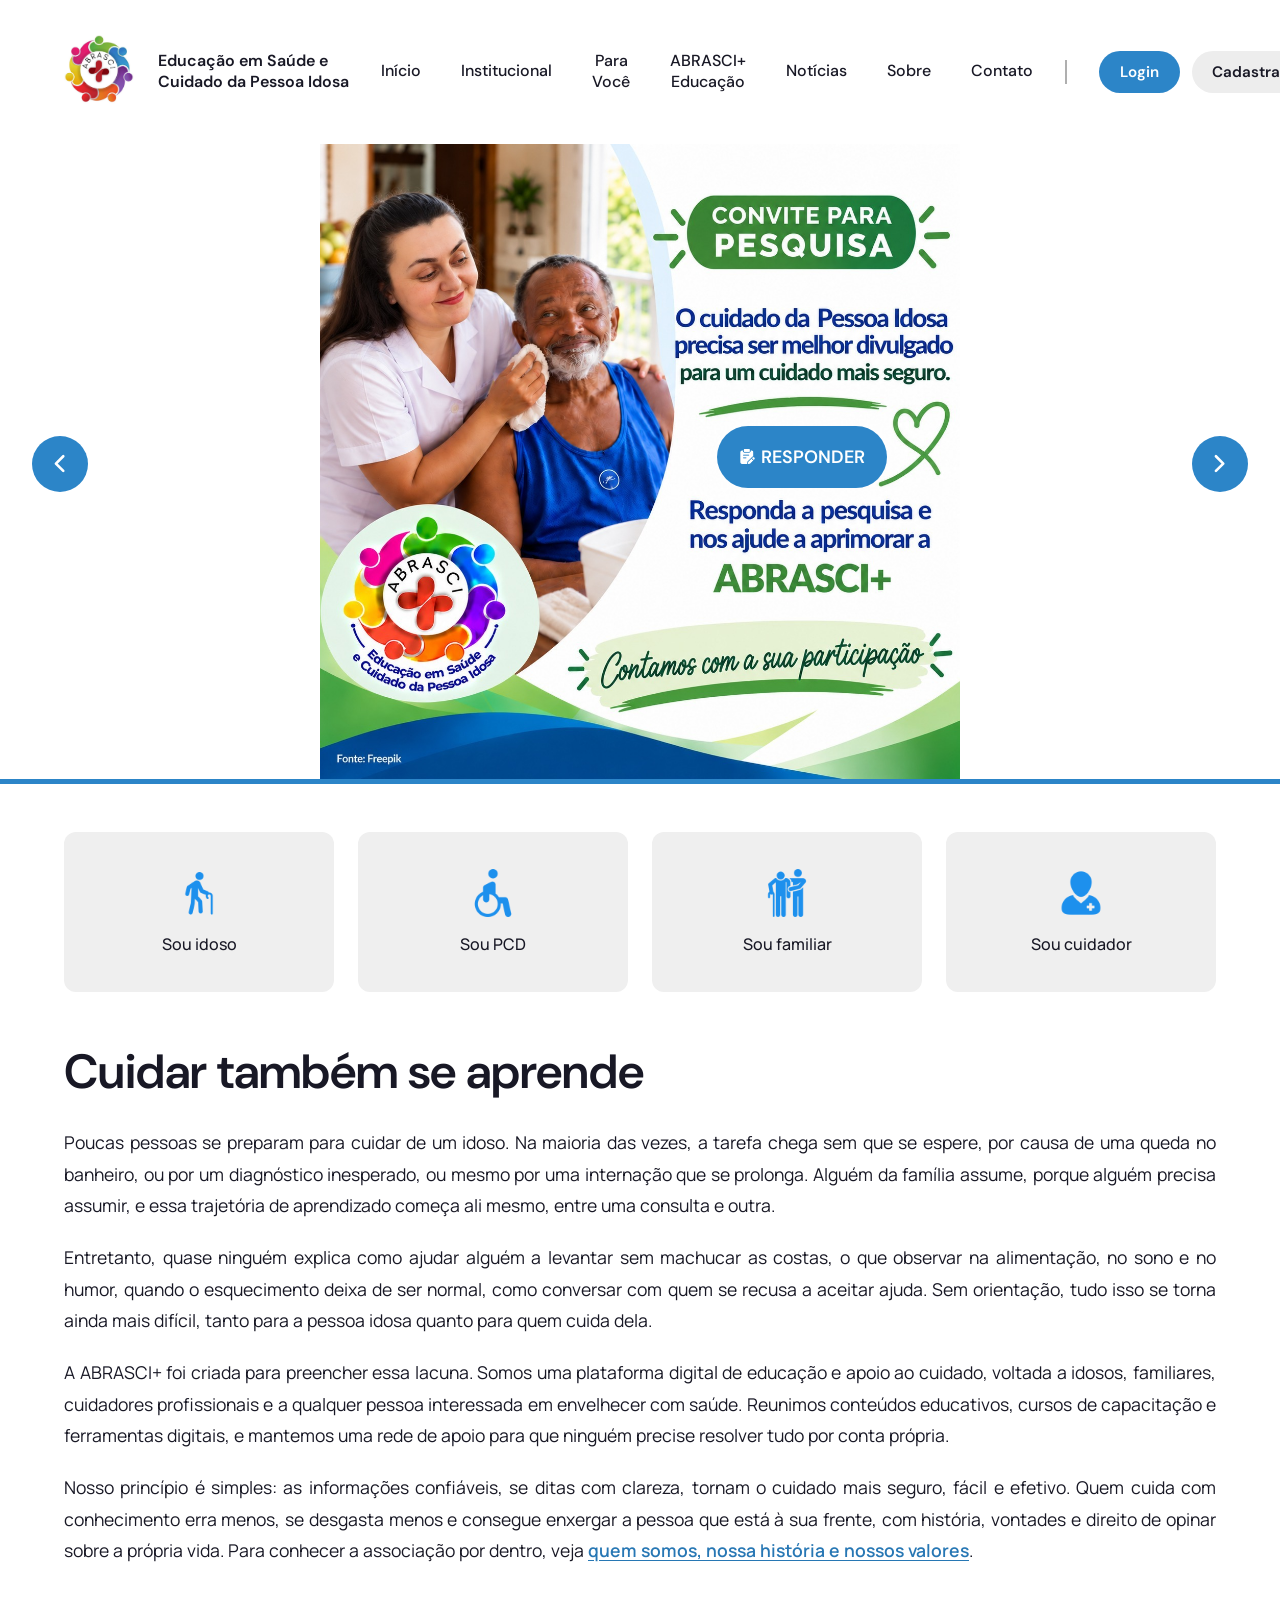
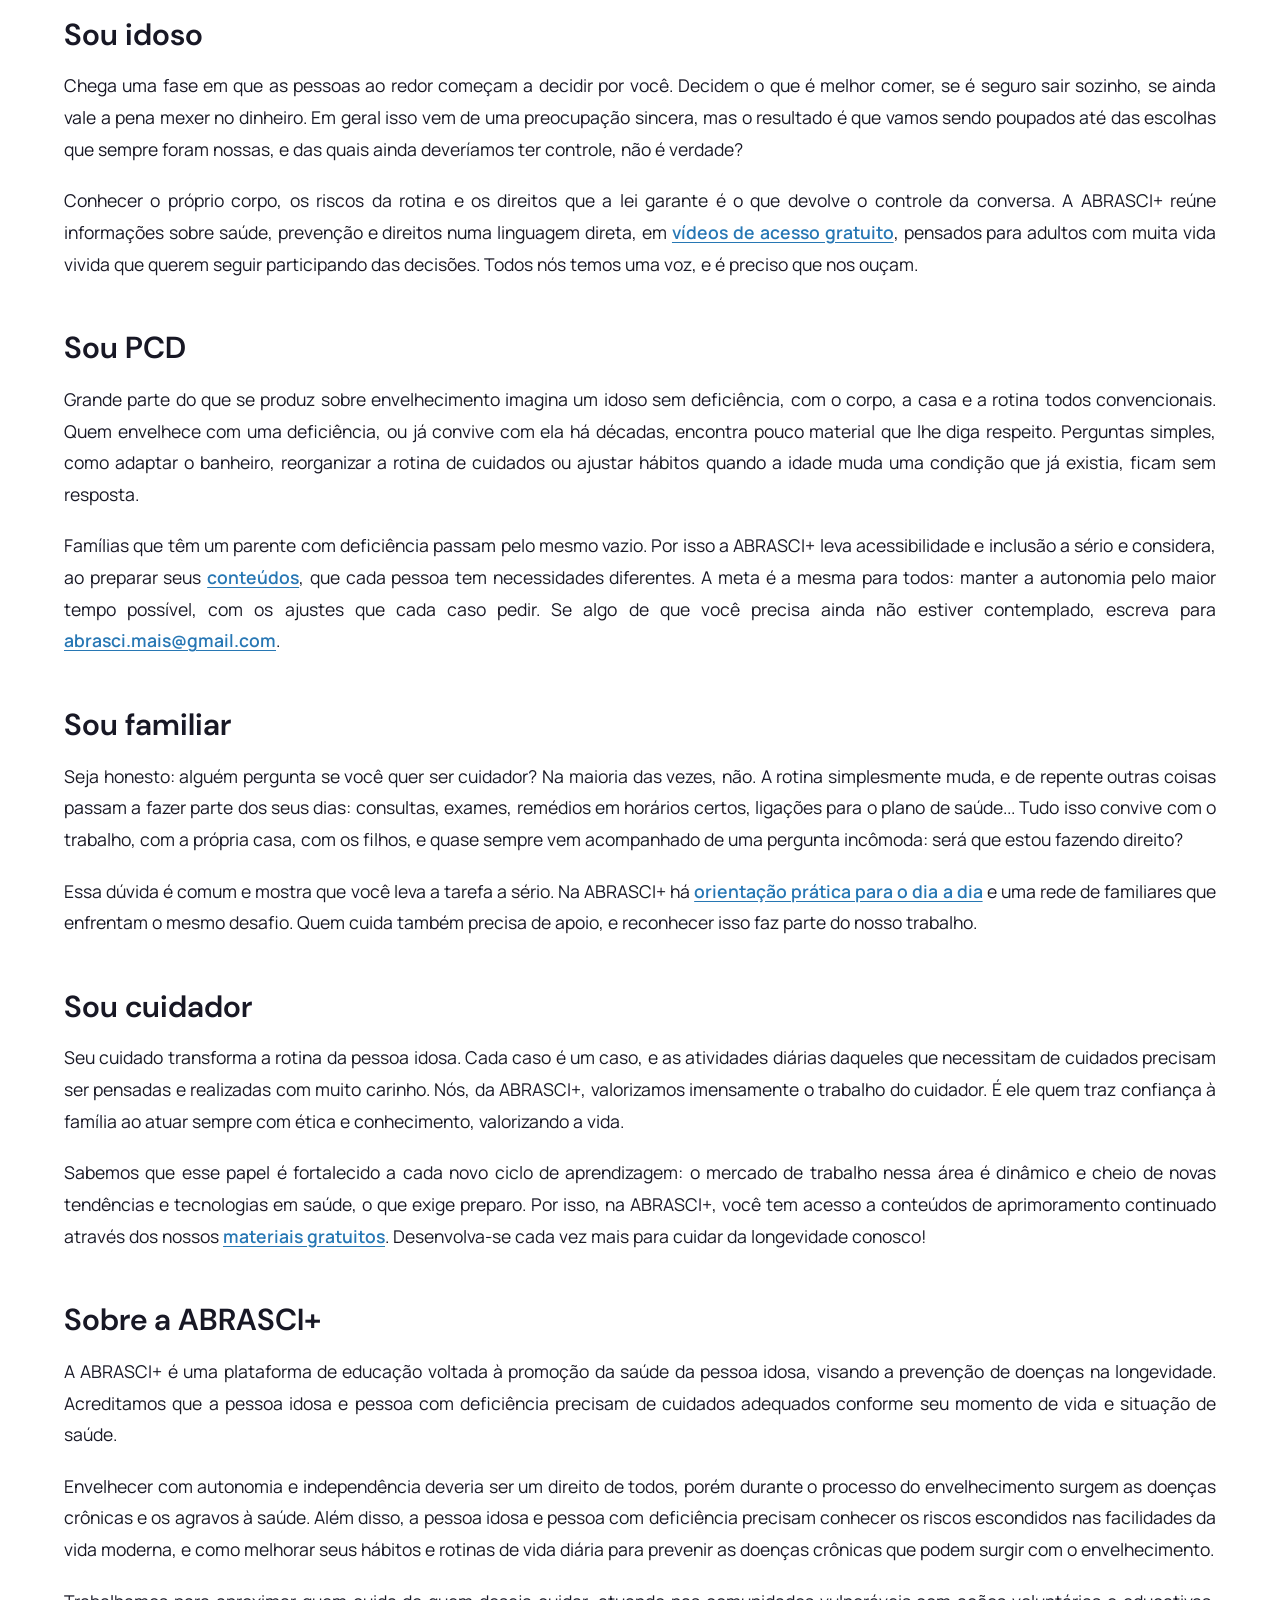
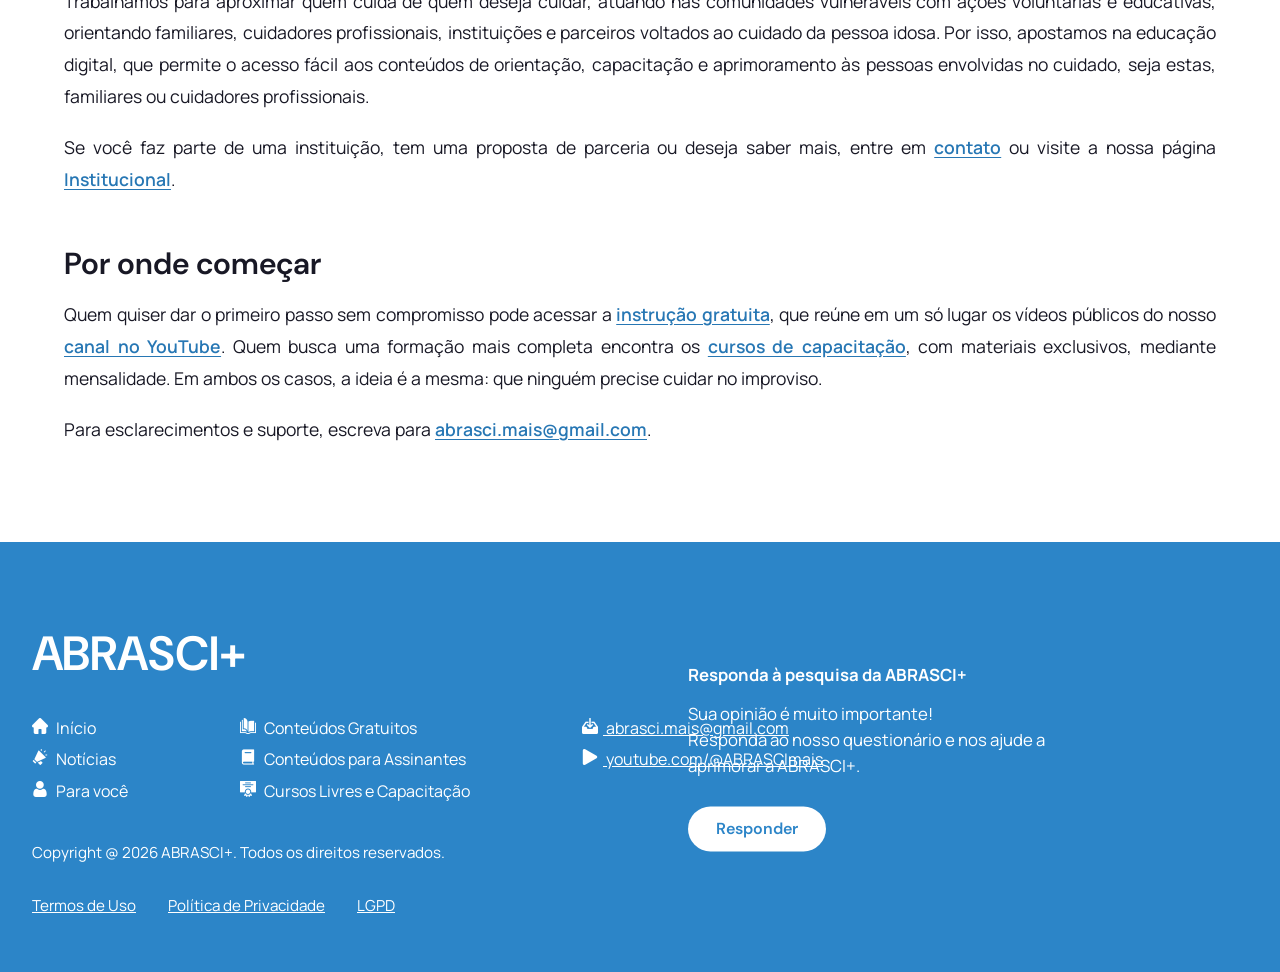
==== index.html @ d5f876e7 "changes to Noticias and landing page" ====
<!DOCTYPE html>
<html lang="pt-BR">
    <head>
        <meta charset="UTF-8" />
        <meta name="viewport" content="width=device-width, initial-scale=1.0" />
        <title>ABRASCI - Educação em Saúde e Cuidado da Pessoa Idosa</title>
        <link rel="stylesheet" href="style.css" />
    </head>
    <body>
        <header class="header">
            <div class="header-left">
                <a href="./index.html">
                    <img src="./assets/logo/minimal.png" alt="Logo ABRASCI" class="logo" />
                </a>
                <h1>Educação em Saúde e<br /> Cuidado da Pessoa Idosa</h1>
            </div>

            <nav class="navbar">
                <ul class="nav-list">
                    <li><a href="./index.html">Início</a></li>
                    <li><a href="./institucional/index.html">Institucional</a></li>
                    <li><a href="./para_voce/index.html">Para Você</a></li>
                    <li class="dropdown">
                        <a class="dropdown-toggle">ABRASCI+ Educação</a>
                        <ul class="dropdown-menu">
                            <li><a href="https://www.youtube.com/@ABRASCImais/shorts" target="_blank">Conteúdos<br />gratuitos</a></li>
                            <li><a href="./convite/pesquisa/index.html">Conteúdos<br />para assinantes</a></li>
                            <li><a href="./convite/pesquisa/index.html">Cursos livres<br />e capacitação</a></li>
                        </ul>
                    </li>
                    <li><a href="./noticias/index.html">Notícias</a></li>
                    <li><a href="#sobre">Sobre</a></li>
                    <li><a href="#contato">Contato</a></li>
                </ul>
            </nav>

            <div class="header-divider"></div>

            <div class="header-actions">
                <a href="./login/index.html" class="header-button login-button">Login</a>
                <a href="./cadastro/index.html" class="header-button register-button">Cadastrar-se</a>
            </div>
        </header>

        <main>
            <section class="carousel">
                <div class="carousel-track">
                    <div class="slide slide--pesquisa active" aria-label="Slide 1 de 5">
                        <div class="pesquisa-slide-frame">
                            <img src="./assets/convite/pesquisa.jpg" alt="Convite para participar da pesquisa da ABRASCI+" />
                            <a href="https://forms.gle/UCveoUyL3pwsi1jN8" target="_blank" rel="noopener noreferrer" class="pesquisa-slide-button">
                                <img src="./assets/convite/form.png" alt="" class="pesquisa-slide-icon" />
                                RESPONDER
                            </a>
                        </div>
                    </div>

                    <div class="slide" aria-label="Slide 2 de 5">
                        <img src="./assets/carousel/idosos.jpg" alt="Casal de pessoas idosas sorridente tirando uma selfie ao ar livre" />
                        <div class="slide-overlay first-slide-overlay">
                            <h2 class="overlay-title">Sua saúde<br />importa!</h2>
                            <a href="#" class="overlay-button overlay-button--accent">Conhecer</a>
                        </div>
                    </div>

                    <div class="slide" aria-label="Slide 3 de 5">
                        <div class="second-slide-image">
                            <img src="./assets/carousel/familia.jpg" alt="Avô abraçando as netas sorridentes" />
                        </div>
                        <div class="slide-overlay second-slide-overlay">
                            <h2 class="overlay-title overlay-title">Um cuidado<br />que faz<br />a diferença</h2>
                            <a href="#" class="overlay-button overlay-button--accent">Saiba mais</a>
                        </div>
                    </div>

                    <div class="slide" aria-label="Slide 4 de 5">
                        <img src="./assets/carousel/cuidadora.jpg" alt="Cuidadora sorridente apoiando a mão no ombro de uma senhora idosa" />
                        <div class="slide-overlay third-slide-overlay">
                            <h2 class="overlay-title overlay-title--accent">Um cuidado<br />que faz<br />a diferença</h2>
                            <a href="#" class="overlay-button overlay-button--accent">Saiba mais</a>
                        </div>
                    </div>

                    <div class="slide" aria-label="Slide 5 de 5">
                        <img src="./assets/carousel/pcd.jpg" alt="Idoso em cadeira de rodas usando o celular, sentado à mesa com notebook" />
                        <div class="slide-overlay fourth-slide-overlay">
                            <h2 class="overlay-title">Sua saúde<br />importa!</h2>
                            <a href="#" class="overlay-button">Conhecer</a>
                        </div>
                    </div>
                </div>

                <button type="button" class="carousel-button previous" aria-label="Imagem anterior">
                    <svg class="chevron-svg" viewBox="0 0 24 24" aria-hidden="true" focusable="false"><path d="M15.5 5 8.5 12l7 7" /></svg>
                </button>
                <button type="button" class="carousel-button next" aria-label="Próxima imagem">
                    <svg class="chevron-svg" viewBox="0 0 24 24" aria-hidden="true" focusable="false"><path d="m8.5 5 7 7-7 7" /></svg>
                </button>

                <div class="progress-container">
                    <div class="progress-bar"></div>
                </div>
                <a href="https://freepik.com" target="_blank" rel="noopener noreferrer" class="carousel-credit"> Fonte: freepik.com </a>
            </section>

            <section class="SOU_cards">
                <a href="#sou-idoso" class="SOU_card">
                    <img src="./assets/cards/idoso.png" alt="" class="card_icon" />
                    <p class="card_text">Sou idoso</p>
                </a>

                <a href="#sou-pcd" class="SOU_card">
                    <img src="./assets/cards/pcd.png" alt="" class="card_icon" />
                    <p class="card_text">Sou PCD</p>
                </a>

                <a href="#sou-familiar" class="SOU_card">
                    <img src="./assets/cards/familiar.png" alt="" class="card_icon" />
                    <p class="card_text">Sou familiar</p>
                </a>

                <a href="#sou-cuidador" class="SOU_card">
                    <img src="./assets/cards/cuidador.png" alt="" class="card_icon" />
                    <p class="card_text">Sou cuidador</p>
                </a>
            </section>

            <section class="content">
                <h2>Cuidar também se aprende</h2>
                <p>Poucas pessoas se preparam para cuidar de um idoso. Na maioria das vezes, a tarefa chega sem que se espere, por causa de uma queda no banheiro, ou por um diagnóstico inesperado, ou mesmo por uma internação que se prolonga. Alguém da família assume, porque alguém precisa assumir, e essa trajetória de aprendizado começa ali mesmo, entre uma consulta e outra.</p>
                <p>Entretanto, quase ninguém explica como ajudar alguém a levantar sem machucar as costas, o que observar na alimentação, no sono e no humor, quando o esquecimento deixa de ser normal, como conversar com quem se recusa a aceitar ajuda. Sem orientação, tudo isso se torna ainda mais difícil, tanto para a pessoa idosa quanto para quem cuida dela.</p>
                <p>A ABRASCI+ foi criada para preencher essa lacuna. Somos uma plataforma digital de educação e apoio ao cuidado, voltada a idosos, familiares, cuidadores profissionais e a qualquer pessoa interessada em envelhecer com saúde. Reunimos conteúdos educativos, cursos de capacitação e ferramentas digitais, e mantemos uma rede de apoio para que ninguém precise resolver tudo por conta própria.</p>
                <p>Nosso princípio é simples: as informações confiáveis, se ditas com clareza, tornam o cuidado mais seguro, fácil e efetivo. Quem cuida com conhecimento erra menos, se desgasta menos e consegue enxergar a pessoa que está à sua frente, com história, vontades e direito de opinar sobre a própria vida. Para conhecer a associação por dentro, veja <a href="institucional/index.html">quem somos, nossa história e nossos valores</a>.</p>

                <section id="sou-idoso">
                    <h3>Sou idoso</h3>
                    <p>Chega uma fase em que as pessoas ao redor começam a decidir por você. Decidem o que é melhor comer, se é seguro sair sozinho, se ainda vale a pena mexer no dinheiro. Em geral isso vem de uma preocupação sincera, mas o resultado é que vamos sendo poupados até das escolhas que sempre foram nossas, e das quais ainda deveríamos ter controle, não é verdade?</p>
                    <p>Conhecer o próprio corpo, os riscos da rotina e os direitos que a lei garante é o que devolve o controle da conversa. A ABRASCI+ reúne informações sobre saúde, prevenção e direitos numa linguagem direta, em <a href="ABRA_gratuito/index.html">vídeos de acesso gratuito</a>, pensados para adultos com muita vida vivida que querem seguir participando das decisões. Todos nós temos uma voz, e é preciso que nos ouçam.</p>
                </section>

                <section id="sou-pcd">
                    <h3>Sou PCD</h3>
                    <p>Grande parte do que se produz sobre envelhecimento imagina um idoso sem deficiência, com o corpo, a casa e a rotina todos convencionais. Quem envelhece com uma deficiência, ou já convive com ela há décadas, encontra pouco material que lhe diga respeito. Perguntas simples, como adaptar o banheiro, reorganizar a rotina de cuidados ou ajustar hábitos quando a idade muda uma condição que já existia, ficam sem resposta.</p>
                    <p>Famílias que têm um parente com deficiência passam pelo mesmo vazio. Por isso a ABRASCI+ leva acessibilidade e inclusão a sério e considera, ao preparar seus <a href="https://www.youtube.com/@ABRASCImais" target="_blank">conteúdos</a>, que cada pessoa tem necessidades diferentes. A meta é a mesma para todos: manter a autonomia pelo maior tempo possível, com os ajustes que cada caso pedir. Se algo de que você precisa ainda não estiver contemplado, escreva para <a href="mailto:abrasci.mais@gmail.com">abrasci.mais@gmail.com</a>.</p>
                </section>

                <section id="sou-familiar">
                    <h3>Sou familiar</h3>
                    <p>Seja honesto: alguém pergunta se você quer ser cuidador? Na maioria das vezes, não. A rotina simplesmente muda, e de repente outras coisas passam a fazer parte dos seus dias: consultas, exames, remédios em horários certos, ligações para o plano de saúde... Tudo isso convive com o trabalho, com a própria casa, com os filhos, e quase sempre vem acompanhado de uma pergunta incômoda: será que estou fazendo direito?</p>
                    <p>Essa dúvida é comum e mostra que você leva a tarefa a sério. Na ABRASCI+ há <a href="https://www.youtube.com/@ABRASCImais" target="_blank">orientação prática para o dia a dia</a> e uma rede de familiares que enfrentam o mesmo desafio. Quem cuida também precisa de apoio, e reconhecer isso faz parte do nosso trabalho.</p>
                </section>

                <section id="sou-cuidador">
                    <h3>Sou cuidador</h3>
                    <p>Seu cuidado transforma a rotina da pessoa idosa. Cada caso é um caso, e as atividades diárias daqueles que necessitam de cuidados precisam ser pensadas e realizadas com muito carinho. Nós, da ABRASCI+, valorizamos imensamente o trabalho do cuidador. É ele quem traz confiança à família ao atuar sempre com ética e conhecimento, valorizando a vida.</p>
                    <p>Sabemos que esse papel é fortalecido a cada novo ciclo de aprendizagem: o mercado de trabalho nessa área é dinâmico e cheio de novas tendências e tecnologias em saúde, o que exige preparo. Por isso, na ABRASCI+, você tem acesso a conteúdos de aprimoramento continuado através dos nossos <a href="https://www.youtube.com/@ABRASCImais" target="_blank">materiais gratuitos</a>. Desenvolva-se cada vez mais para cuidar da longevidade conosco!</p>
                </section>

                <section id="sobre">
                    <h3>Sobre a ABRASCI+</h3>
                    <p>A ABRASCI+ é uma plataforma de educação voltada à promoção da saúde da pessoa idosa, visando a prevenção de doenças na longevidade. Acreditamos que a pessoa idosa e pessoa com deficiência precisam de cuidados adequados conforme seu momento de vida e situação de saúde.</p>
                    <p>Envelhecer com autonomia e independência deveria ser um direito de todos, porém durante o processo do envelhecimento surgem as doenças crônicas e os agravos à saúde. Além disso, a pessoa idosa e pessoa com deficiência precisam conhecer os riscos escondidos nas facilidades da vida moderna, e como melhorar seus hábitos e rotinas de vida diária para prevenir as doenças crônicas que podem surgir com o envelhecimento.</p>
                    <p>Trabalhamos para aproximar quem cuida de quem deseja cuidar, atuando nas comunidades vulneráveis com ações voluntárias e educativas, orientando familiares, cuidadores profissionais, instituições e parceiros voltados ao cuidado da pessoa idosa. Por isso, apostamos na educação digital, que permite o acesso fácil aos conteúdos de orientação, capacitação e aprimoramento às pessoas envolvidas no cuidado, seja estas, familiares ou cuidadores profissionais.</p>
                    <p>Se você faz parte de uma instituição, tem uma proposta de parceria ou deseja saber mais, entre em <a href="#contato">contato</a> ou visite a nossa página <a href="institucional/index.html">Institucional</a>.</p>
                </section>

                <section>
                    <h3>Por onde começar</h3>
                    <p>Quem quiser dar o primeiro passo sem compromisso pode acessar a <a href="ABRA_gratuito/index.html">instrução gratuita</a>, que reúne em um só lugar os vídeos públicos do nosso <a href="https://youtube.com/@ABRASCImais" target="_blank" rel="noopener noreferrer">canal no YouTube</a>. Quem busca uma formação mais completa encontra os <a href="ABRA_pago/index.html">cursos de capacitação</a>, com materiais exclusivos, mediante mensalidade. Em ambos os casos, a ideia é a mesma: que ninguém precise cuidar no improviso.</p>
                    <p>Para esclarecimentos e suporte, escreva para <a href="mailto:abrasci.mais@gmail.com">abrasci.mais@gmail.com</a>.</p>
                </section>
            </section>
        </main>

        <footer id="contato">
            <div class="footer">

                <h2>ABRASCI+</h2>

                <div class="footer-forum">
                    <p class="footer-forum-question">Responda à pesquisa da ABRASCI+</p>
                    <p>
                        Sua opinião é muito importante!
                        <br/>
                        Responda ao nosso questionário e nos ajude a aprimorar a ABRASCI+.
                    </p>
                    <div class="footer-forum-actions">
                        <a href="https://forms.gle/UCveoUyL3pwsi1jN8" target="_blank">
                            <div class="footer-forum-button">
                                Responder
                            </div>
                        </a>
                        <p class="footer-forum-note">OBS: Ainda não disponível</p>
                    </div>
                </div>

                <div class="footer-columns">
                    <ul class="footer-list">
                        <li>
                            <img src="./assets/footer/home.png" alt="" class="list-icon">
                            <a href="./index.html">Início</a>
                        </li>
                        <li>
                            <img src="./assets/footer/megaphone.png" alt="" class="list-icon">
                            <a href="./noticias/index.html">Notícias</a>
                        </li>
                        <li>
                            <img src="./assets/footer/profile.png" alt="" class="list-icon">
                            <a href="./para_voce/index.html">Para você</a>
                        </li>
                    </ul>

                    <ul class="footer-list">
                        <li>
                            <img src="./assets/footer/open-book.png" alt="" class="list-icon">
                            <a href="https://www.youtube.com/@ABRASCImais/shorts" target="_blank">Conteúdos Gratuitos</a>
                        </li>
                        <li>
                            <img src="./assets/footer/closed-book.png" alt="" class="list-icon">
                            <a href="./convite/pesquisa/index.html">Conteúdos para Assinantes</a>
                        </li>
                        <li>
                            <img src="./assets/footer/certificate.png" alt="" class="list-icon">
                            <a href="./convite/pesquisa/index.html">Cursos Livres e Capacitação</a>
                        </li>
                    </ul>

                    <ul class="footer-media-list">
                        <li>
                            <img src="./assets/footer/inbox.png" alt="" class="list-icon">
                            <a href="mailto:abrasci.mais@gmail.com">abrasci.mais@gmail.com</a>
                        </li>
                        <li>
                            <img src="./assets/footer/youtube.png" alt="" class="list-icon">
                            <a href="https://youtube.com/@ABRASCImais">youtube.com/@ABRASCImais</a>
                        </li>
                    </ul>
                </div>

                <p class="footer-copy">Copyright @ 2026 ABRASCI+. Todos os direitos reservados.</p>

                <ul class="footer-bottom">
                    <li><a href="#">Termos de Uso</a></li>
                    <li><a href="#">Política de Privacidade</a></li>
                    <li><a href="#">LGPD</a></li>
                </ul>
            </div>
        </footer>

        <script>
            const slides = document.querySelectorAll(".slide");
            const nextButton = document.querySelector(".next");
            const previousButton = document.querySelector(".previous");
            const progressBar = document.querySelector(".progress-bar");

            let currentSlide = 0;
            let slideTimer;
            const SLIDE_TIME = 10000;

            function showSlide(index) {
                slides.forEach((slide) => slide.classList.remove("active"));
                currentSlide = (index + slides.length) % slides.length;
                slides[currentSlide].classList.add("active");
                restartProgressBar();
                restartTimer();
            }

            function restartProgressBar() {
                progressBar.style.animation = "none";
                progressBar.offsetHeight;
                progressBar.style.animation = "progressBar 10s linear forwards";
            }

            function restartTimer() {
                clearTimeout(slideTimer);
                slideTimer = setTimeout(() => {
                    showSlide(currentSlide + 1);
                }, SLIDE_TIME);
            }

            nextButton.addEventListener("click", () => showSlide(currentSlide + 1));
            previousButton.addEventListener("click", () => showSlide(currentSlide - 1));

            showSlide(0);
        </script>
    </body>
</html>
---- style.css ----
@import url('https://fonts.googleapis.com/css2?family=DM+Sans:wght@200;300;400;500;600;700&family=Manrope:wght@400;500;600;700&display=swap');

* {
    margin: 0;
    padding: 0;
    box-sizing: border-box;
    text-decoration: none;
}

:root {
    --background: #ffffff;
    --background-high: #efefef;
    --background-extra: #afafaf;
    --foreground: #181825;
    --accent: #2c85c8;
    --accent-extra: #2777b4;
    --accent3: #ededed;
}

html {
    scroll-behavior: smooth;
}

body {
    background-color: var(--background);
    color: var(--foreground);
}

a {
    color: inherit;
}

/* header */
.header {
    width: 100%;
    min-height: 9rem;
    padding: 1.5rem 5%;
    display: flex;
    align-items: center;
    gap: 1rem;
    font-family: "DM Sans", sans-serif;
    background-color: var(--background);
}

.header-left {
    flex: 0 0 auto;
    display: flex;
    align-items: center;
    gap: 1.5rem;
}

.logo {
    width: clamp(20px, 9vw, 70px);
    height: auto;
    object-fit: contain;
    transition: transform 0.2s ease;
}

.logo:hover {
    transform: scale(1.3);
}

.header h1 {
    font-size: clamp(1rem, 1vw, 1.5rem);
    font-weight: 600;
    line-height: 1.3;
}

h2 {
    margin-top: 2rem;
}

.header-actions {
    display: flex;
    align-items: center;
    flex-shrink: 0;
    gap: 0.75rem;
}

.header-button {
    display: inline-block;
    padding: 0.7rem 1.3rem;
    border-radius: 999px;
    color: var(--background);
    font-size: 0.95rem;
    font-weight: 600;
    transition: transform 0.2s ease, filter 0.2s ease;
}

.header-button:hover {
    transform: scale(1.06);
    filter: brightness(1.12);
}

.login-button {
    background-color: var(--accent);
    margin: 0 0 0 1rem;
}

.register-button {
    background-color: var(--accent3);
    color: var(--foreground);
}

/* barra de navegação */
.navbar {
    flex: 0 1 auto;
    display: flex;
    justify-content: flex-end;
    background: transparent;
    padding: 0;
    margin-left: auto;
}

.nav-list {
    display: flex;
    align-items: stretch;
    justify-content: flex-end;
    gap: 0.5rem;
    list-style: none;
}

.nav-list > li {
    position: relative;
}

.nav-list > li > a {
    min-height: 4.5rem;
    display: flex;
    align-items: center;
    justify-content: center;
    padding: 0.75rem 1rem;
    color: var(--foreground);
    font-size: clamp(0.85rem, 1.4vw, 1.0rem);
    font-weight: 500;
    text-align: center;
    border-bottom: 3px solid transparent;
    transition: color 0.2s ease, border-bottom-color 0.2s ease, transform 0.2s ease;
}

.nav-list > li > a:hover,
.dropdown:hover > .dropdown-toggle {
    color: var(--accent);
    border-bottom-color: var(--accent);
    transform: scale(1.1);
}

.dropdown-menu {
    position: absolute;
    min-width: 220px;
    top: 100%;
    left: 50%;
    transform: translateX(-50%) translateY(-10px) scale(0.95);
    opacity: 0;
    visibility: hidden;
    pointer-events: none;
    z-index: 10;
    background-color: var(--background);
    border-radius: 8px;
    list-style: none;
    text-align: center;
    transition: opacity 0.25s ease, transform 0.25s ease, visibility 0.25s ease;
    box-shadow: 0 8px 20px rgba(0, 0, 0, 0.2);
    overflow: hidden;
}

.dropdown:hover .dropdown-menu {
    visibility: visible;
    opacity: 1;
    transform: translateX(-50%) translateY(0) scale(1);
    pointer-events: auto;
}

.dropdown-menu a {
    display: block;
    padding: 0.8rem 1.2rem;
    color: var(--foreground);
    transition: background-color 0.2s ease;
    font-family: "Manrope", sans-serif;
    font-size: 0.9rem;
    line-height: 1.4;
}

.dropdown-menu a:hover {
    background-color: var(--accent);
    color: var(--background);
}

.header-divider {
    width: 2px;
    height: 1.5rem;
    background-color: var(--background-extra);
    flex-shrink: 0;
    align-self: center;
}

/* banner */
.banner {
    position: relative;
    display: block;
    overflow: hidden;
}

/* carrossel */
.carousel {
    position: relative;
    width: 100%;
    height: clamp(300px, 50vw, 750px);
    margin: 0 0 3rem 0;
    overflow: hidden;
    font-family: "DM Sans", sans-serif;
}

.carousel-track {
    position: relative;
    width: 100%;
    height: 100%;
}

.slide {
    position: absolute;
    inset: 0;
    width: 100%;
    height: 100%;
    opacity: 0;
    pointer-events: none;
    transition: opacity 0.5s ease;
}

.slide.active {
    opacity: 1;
    pointer-events: auto;
}

.slide img {
    display: block;
    width: 100%;
    height: 100%;
    object-fit: cover;
    object-position: top;
}

.carousel-button {
    position: absolute;
    top: 50%;
    transform: translateY(-50%);
    width: clamp(2.5rem, 5vw, 3.5rem);
    height: clamp(2.5rem, 5vw, 3.5rem);
    display: flex;
    align-items: center;
    justify-content: center;
    border: none;
    border-radius: 50%;
    background-color: var(--accent);
    color: var(--background);
    font-size: clamp(1.2rem, 3vw, 1.8rem);
    cursor: pointer;
    z-index: 10;
    transition: transform 0.2s ease, background-color 0.2s ease;
}

.carousel-button:hover {
    background-color: var(--accent-extra);
    transform: translateY(-50%) scale(1.08);
}

.carousel-button:active {
    transform: translateY(-50%) scale(0.96);
}

.chevron-svg {
    width: 45%;
    height: 45%;
    fill: none;
    stroke: #ffffff;
    stroke-width: 2.5;
    stroke-linecap: round;
    stroke-linejoin: round;
    pointer-events: none;
}

.previous {
    left: 2rem;
}

.next {
    right: 2rem;
}

.progress-container {
    position: absolute;
    bottom: 0;
    left: 0;
    width: 100%;
    height: 5px;
    background-color: var(--background);
    z-index: 20;
}

.progress-bar {
    width: 0%;
    height: 100%;
    background-color: var(--accent);
}

@keyframes progressBar {
    from { width: 0%; }
    to { width: 100%; }
}

.carousel-credit {
    position: absolute;
    bottom: 1.25rem;
    right: 1.25rem;
    z-index: 25;
    font-family: "DM Sans", sans-serif;
    font-size: 1.0rem;
    font-weight: 400;
    color: var(--background);
    opacity: 0.9;
    transition: opacity 0.2s ease;
}

.carousel-credit:hover {
    opacity: 1;
}

/* slide da pesquisa: imagem sempre inteira (contain) + botão posicionado
   em coordenadas relativas à imagem (mesmos valores de convite/pesquisa) */
.slide--pesquisa {
    container-type: size;
    display: flex;
    align-items: center;
    justify-content: center;
    background-color: var(--background);
}

.pesquisa-slide-frame {
    container-type: inline-size;
    position: relative;
    /* quadrado (proporção da pesquisa.jpg) com o maior lado que cabe no slide */
    width: min(100cqw, 100cqh);
    aspect-ratio: 1 / 1;
    line-height: 0;
}

.pesquisa-slide-frame > img {
    display: block;
    width: 100%;
    height: 100%;
    object-fit: contain;
    object-position: center;
}

.pesquisa-slide-button {
    position: absolute;
    top: 44%;
    left: 62%;
    z-index: 10;
    display: inline-flex;
    align-items: center;
    gap: 0.8cqw;
    padding: 3cqw 3.5cqw;
    border-radius: 999px;
    background-color: var(--accent);
    color: var(--background);
    font-family: "DM Sans", sans-serif;
    font-weight: 600;
    font-size: 2.8cqw;
    line-height: normal;
    white-space: nowrap;
    transition: transform 0.2s ease, background-color 0.2s ease;
}

.pesquisa-slide-button:hover {
    background-color: var(--accent-extra);
    transform: scale(1.02);
}

.pesquisa-slide-button .pesquisa-slide-icon {
    width: 2.6cqw;
    height: 2.6cqw;
    object-fit: contain;
    filter: brightness(0) invert(1);
}

/* CTA sobre os slides */
.slide-overlay {
    position: absolute;
    z-index: 5;
    display: flex;
    flex-direction: column;
    gap: 3.25rem;
}

.first-slide-overlay {
    top: 30%;
    right: 10%;
    max-width: 40%;
    align-items: center;
    text-align: center;
}

.second-slide-overlay {
    top: 30%;
    left: 8%;
    max-width: 40%;
    align-items: center;
    text-align: center;
}

.second-slide-image {
    filter: brightness(0.8);
}

.third-slide-overlay {
    top: 30%;
    left: 8%;
    max-width: 40%;
    align-items: center;
    text-align: center;
}

.fourth-slide-overlay {
    top: 30%;
    right: 10%;
    max-width: 40%;
    align-items: center;
    text-align: center;
}

.overlay-title {
    margin: 0;
    color: var(--background);
    font-size: clamp(3rem, 5vw, 4.25rem);
    line-height: 1.15;
    font-weight: 700;
}

.overlay-title--accent {
    color: var(--accent);
}

.overlay-button {
    display: inline-block;
    background-color: var(--background);
    color: var(--foreground);
    font-weight: 600;
    font-size: 1.56rem;
    padding: 0.85rem 2.25rem;
    border-radius: 999px;
    transition: transform 0.2s ease, filter 0.2s ease;
}

.overlay-button:hover {
    transform: scale(1.1);
    filter: brightness(0.8);
}

.overlay-button--accent {
    background-color: var(--accent);
    color: var(--background);
}

.overlay-button--accent:hover {
    filter: brightness(1.2);
}

/* Sou idoso, Sou familiar, Sou PCD... */
.SOU_cards {
    width: 90%;
    max-width: 1200px;
    margin: 0 auto 3rem;
    display: grid;
    grid-template-columns: repeat(4, 1fr);
    gap: 1.5rem;
}

.SOU_card {
    background-color: var(--background-high);
    border-radius: 12px;
    padding: 1.5rem 1rem;
    display: flex;
    flex-direction: column;
    align-items: center;
    justify-content: center;
    text-align: center;
    gap: 1rem;
    min-height: 160px;
    border: 2px solid transparent;
    transition: transform 0.2s ease, border-color 0.2s ease;
}

.SOU_card:hover {
    background-color: var(--background);
    transform: translateY(-4px);
    border-color: var(--accent);
}

.card_icon {
    width: 48px;
    height: 48px;
    filter: brightness(0) saturate(100%) invert(44%) sepia(51%) saturate(1450%) hue-rotate(178deg) brightness(96%) contrast(93%);
    object-fit: contain;
}

.card_text {
    font-family: "Manrope", sans-serif;
    font-size: 1rem;
    font-weight: 500;
    color: var(--foreground);
    line-height: 1.4;
}

/* texto */
.content {
    width: 90%;
    max-width: 1200px;
    margin: 0 auto 6rem;
    font-family: "Manrope", sans-serif;
}

.content h2 {
    margin-bottom: 1.5rem;
    font-family: "DM Sans", sans-serif;
    font-size: clamp(1.8rem, 4vw, 3rem);
    font-weight: 600;
}

.content p,
.content li {
    max-width: none;
    font-size: clamp(0.95rem, 1.5vw, 1.1rem);
    line-height: 1.8;
    text-align: justify;
    hyphens: auto;
    -webkit-hyphens: auto;
}

.content > p {
    margin-bottom: 1.25rem;
}

.content > p:last-of-type {
    margin-bottom: 0;
}

.content section p + p {
    margin-top: 1.25rem;
}

/* Sou idoso, Sou PCD, Missão, Visão, Valores... */
.content section {
    margin-top: 1rem;
    padding-top: 2rem;
    scroll-margin-top: 1.5rem;
}

.content h3 {
    margin-bottom: 1rem;
    font-family: "DM Sans", sans-serif;
    font-size: clamp(1.3rem, 2.5vw, 1.9rem);
    font-weight: 600;
    line-height: 1.3;
}

.content p a {
    color: var(--accent-extra);
    font-weight: 600;
    text-decoration: underline;
    text-underline-offset: 3px;
}

.content p a:hover {
    color: var(--accent);
}

.content strong {
    font-weight: 700;
}

.values-list {
    list-style: none;
    display: flex;
    flex-direction: column;
    gap: 1.25rem;
    font-size: clamp(0.95rem, 1.5vw, 1.1rem);
    line-height: 1.8;
    text-align: justify;
    hyphens: auto;
    -webkit-hyphens: auto;
}

.footer {
    position: relative;
    background: var(--accent);
    width: 100%;
    font-family: "Manrope", sans-serif;
    padding: 3rem 2rem;
    color: var(--background);
    text-align: left;
}

.footer h2 {
    margin-bottom: 2rem;
    font-family: "DM Sans", sans-serif;
    font-size: clamp(1.8rem, 4vw, 3rem);
    font-weight: 600;
    text-align: left;
}

.footer-columns {
    display: flex;
    flex-wrap: wrap;
    justify-content: flex-start;
    align-items: flex-start;
    gap: 7rem;
    margin-bottom: 2.5rem;
}

.footer-list,
.footer-media-list {
    list-style: none;
    padding: 0;
    margin: 0;
    display: flex;
    flex-direction: column;
    gap: 0.6rem;
    text-align: left;
}

.footer-media-list {
    text-decoration: underline;
}

.footer a {
    color: inherit;
    text-decoration: none;
    transition: opacity 0.2s ease;
}

.footer a:hover {
    opacity: 0.7;
    text-decoration: underline;
}

.list-icon {
    height: 16px;
    width: 16px;
    flex-shrink: 0;
    margin-right: 5px;
    object-fit: contain;
    filter: brightness(0) invert(1);
}

.footer-copy {
    list-style: none;
    padding: 0;
    margin: 0.5rem 0;
    font-size: 0.95rem;
    display: flex;
    flex-wrap: wrap;
    margin-bottom: 2rem;
    gap: 2rem;
}

.footer-bottom {
    list-style: none;
    text-decoration: underline;
    padding: 0;
    margin: 0.5rem 0;
    font-size: 0.95rem;
    display: flex;
    flex-wrap: wrap;
    gap: 2rem;
}

/* bloco do fórum */
.footer-forum {
    position: absolute;
    top: 50%;
    /* right: 8rem; <- previous*/
    right: 12rem;
    transform: translateY(-50%);
    z-index: 2;
    display: flex;
    flex-direction: column;
    align-items: flex-start;
    gap: 0.8rem;
    max-width: 400px;
}

.footer-forum p {
    margin: 0;
    font-size: 1.05rem;
    line-height: 1.55;
    color: inherit;
}

.footer-forum-question {
    font-weight: 700;
    font-size: 1.15rem;
}

.footer-forum-actions {
    display: flex;
    align-items: center;
    flex-wrap: wrap;
    gap: 1.1rem;
    margin-top: 0.4rem;
}

.footer-forum-button {
    display: inline-block;
    margin-top: 0.5rem;
    padding: 0.75rem 1.75rem;
    border: none;
    border-radius: 999px;
    background: var(--background);
    color: var(--accent);
    font-family: "DM Sans", sans-serif;
    font-weight: 600;
    font-size: 1rem;
    cursor: pointer;
    white-space: nowrap;
    transition: transform 0.2s ease, filter 0.2s ease;
}

.footer-forum-button:hover {
    transform: scale(1.06);
    filter: brightness(0.95);
}

.footer-forum-note {
    display: none;
    font-weight: bold;
    opacity: 0.75;
    margin: 0;
}
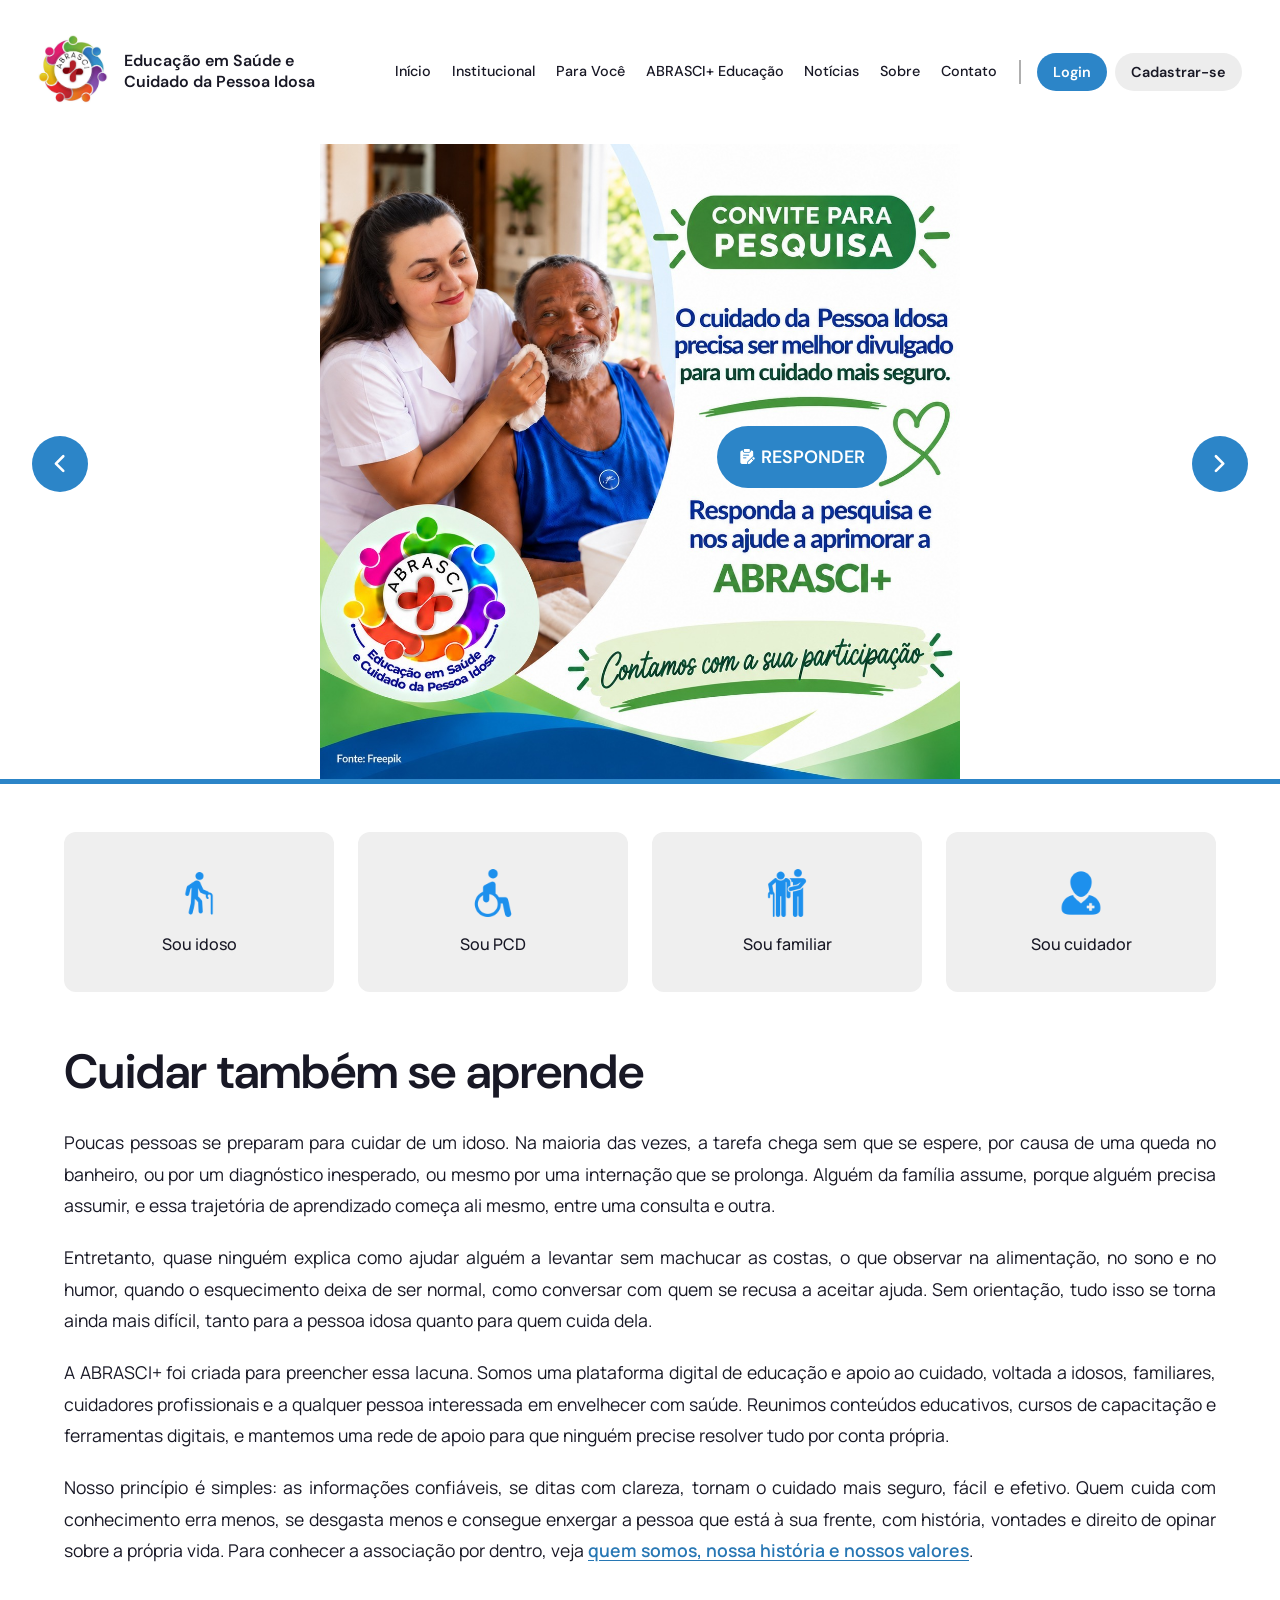
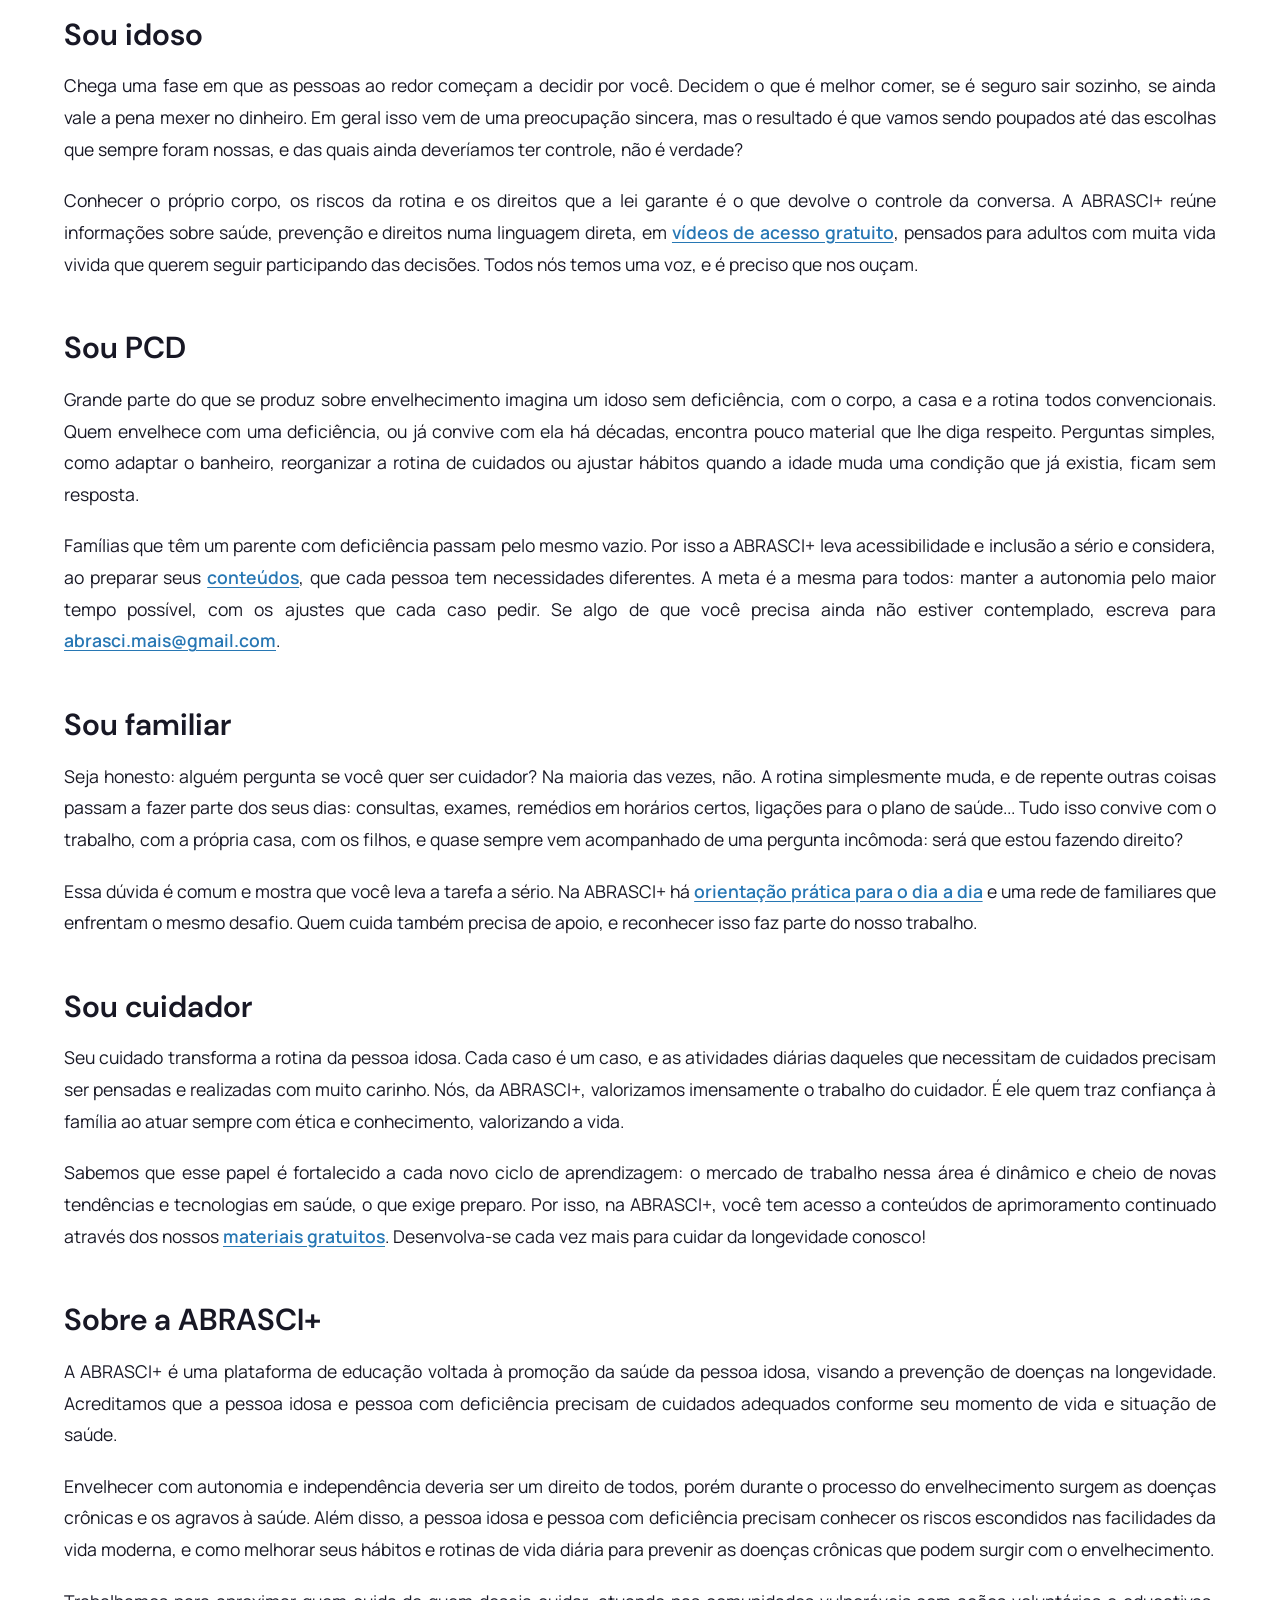
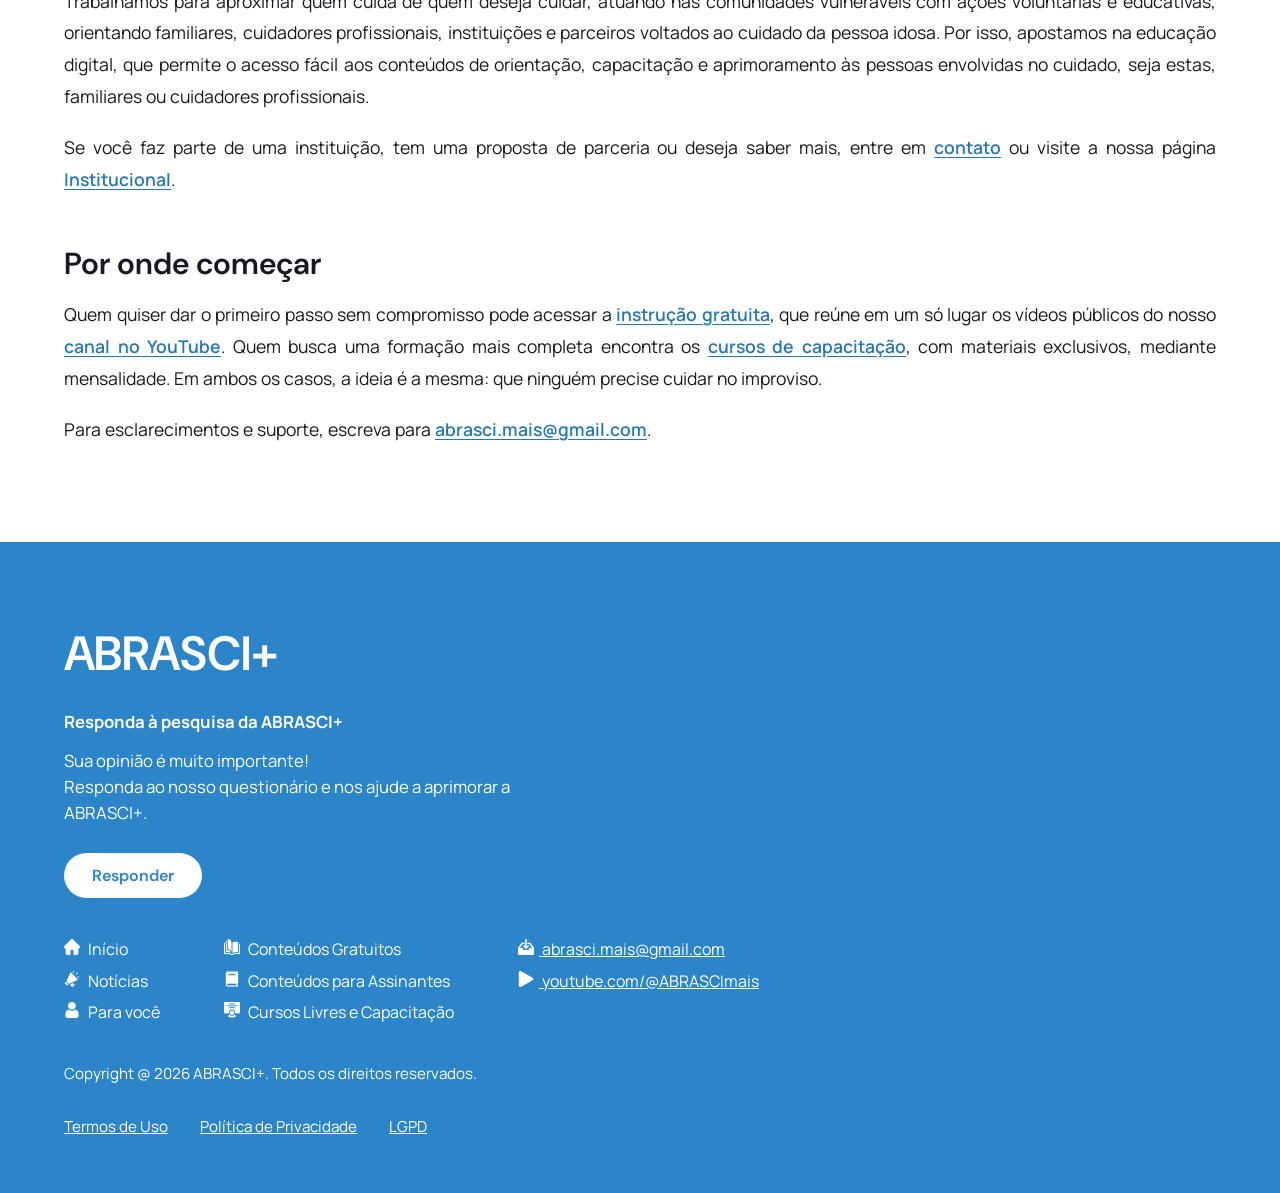
==== commit bfa75590: "media queries & metric units" ====
--- a/index.html
+++ b/index.html
@@ -15,30 +15,38 @@
                 <h1>Educação em Saúde e<br /> Cuidado da Pessoa Idosa</h1>
             </div>
 
-            <nav class="navbar">
-                <ul class="nav-list">
-                    <li><a href="./index.html">Início</a></li>
-                    <li><a href="./institucional/index.html">Institucional</a></li>
-                    <li><a href="./para_voce/index.html">Para Você</a></li>
-                    <li class="dropdown">
-                        <a class="dropdown-toggle">ABRASCI+ Educação</a>
-                        <ul class="dropdown-menu">
-                            <li><a href="https://www.youtube.com/@ABRASCImais/shorts" target="_blank">Conteúdos<br />gratuitos</a></li>
-                            <li><a href="./convite/pesquisa/index.html">Conteúdos<br />para assinantes</a></li>
-                            <li><a href="./convite/pesquisa/index.html">Cursos livres<br />e capacitação</a></li>
-                        </ul>
-                    </li>
-                    <li><a href="./noticias/index.html">Notícias</a></li>
-                    <li><a href="#sobre">Sobre</a></li>
-                    <li><a href="#contato">Contato</a></li>
-                </ul>
-            </nav>
-
-            <div class="header-divider"></div>
-
-            <div class="header-actions">
-                <a href="./login/index.html" class="header-button login-button">Login</a>
-                <a href="./cadastro/index.html" class="header-button register-button">Cadastrar-se</a>
+            <button type="button" class="nav-toggle" aria-label="Abrir menu" aria-expanded="false" aria-controls="site-menu">
+                <span class="nav-toggle-bar"></span>
+                <span class="nav-toggle-bar"></span>
+                <span class="nav-toggle-bar"></span>
+            </button>
+
+            <div class="header-menu" id="site-menu">
+                <nav class="navbar">
+                    <ul class="nav-list">
+                        <li><a href="./index.html">Início</a></li>
+                        <li><a href="./institucional/index.html">Institucional</a></li>
+                        <li><a href="./para_voce/index.html">Para Você</a></li>
+                        <li class="dropdown">
+                            <a class="dropdown-toggle">ABRASCI+ Educação</a>
+                            <ul class="dropdown-menu">
+                                <li><a href="https://www.youtube.com/@ABRASCImais/shorts" target="_blank">Conteúdos <br />gratuitos</a></li>
+                                <li><a href="./convite/pesquisa/index.html">Conteúdos <br />para assinantes</a></li>
+                                <li><a href="./convite/pesquisa/index.html">Cursos livres <br />e capacitação</a></li>
+                            </ul>
+                        </li>
+                        <li><a href="./noticias/index.html">Notícias</a></li>
+                        <li><a href="#sobre">Sobre</a></li>
+                        <li><a href="#contato">Contato</a></li>
+                    </ul>
+                </nav>
+
+                <div class="header-divider"></div>
+
+                <div class="header-actions">
+                    <a href="./login/index.html" class="header-button login-button">Login</a>
+                    <a href="./cadastro/index.html" class="header-button register-button">Cadastrar-se</a>
+                </div>
             </div>
         </header>
 
@@ -58,7 +66,7 @@
                     <div class="slide" aria-label="Slide 2 de 5">
                         <img src="./assets/carousel/idosos.jpg" alt="Casal de pessoas idosas sorridente tirando uma selfie ao ar livre" />
                         <div class="slide-overlay first-slide-overlay">
-                            <h2 class="overlay-title">Sua saúde<br />importa!</h2>
+                            <h2 class="overlay-title">Sua saúde <br />importa!</h2>
                             <a href="#" class="overlay-button overlay-button--accent">Conhecer</a>
                         </div>
                     </div>
@@ -68,7 +76,7 @@
                             <img src="./assets/carousel/familia.jpg" alt="Avô abraçando as netas sorridentes" />
                         </div>
                         <div class="slide-overlay second-slide-overlay">
-                            <h2 class="overlay-title overlay-title">Um cuidado<br />que faz<br />a diferença</h2>
+                            <h2 class="overlay-title overlay-title">Um cuidado <br />que faz <br />a diferença</h2>
                             <a href="#" class="overlay-button overlay-button--accent">Saiba mais</a>
                         </div>
                     </div>
@@ -76,7 +84,7 @@
                     <div class="slide" aria-label="Slide 4 de 5">
                         <img src="./assets/carousel/cuidadora.jpg" alt="Cuidadora sorridente apoiando a mão no ombro de uma senhora idosa" />
                         <div class="slide-overlay third-slide-overlay">
-                            <h2 class="overlay-title overlay-title--accent">Um cuidado<br />que faz<br />a diferença</h2>
+                            <h2 class="overlay-title overlay-title--accent">Um cuidado <br />que faz <br />a diferença</h2>
                             <a href="#" class="overlay-button overlay-button--accent">Saiba mais</a>
                         </div>
                     </div>
@@ -84,7 +92,7 @@
                     <div class="slide" aria-label="Slide 5 de 5">
                         <img src="./assets/carousel/pcd.jpg" alt="Idoso em cadeira de rodas usando o celular, sentado à mesa com notebook" />
                         <div class="slide-overlay fourth-slide-overlay">
-                            <h2 class="overlay-title">Sua saúde<br />importa!</h2>
+                            <h2 class="overlay-title">Sua saúde <br />importa!</h2>
                             <a href="#" class="overlay-button">Conhecer</a>
                         </div>
                     </div>
@@ -247,6 +255,7 @@
             </div>
         </footer>
 
+        <script src="./nav.js"></script>
         <script>
             const slides = document.querySelectorAll(".slide");
             const nextButton = document.querySelector(".next");
@@ -281,6 +290,33 @@
             nextButton.addEventListener("click", () => showSlide(currentSlide + 1));
             previousButton.addEventListener("click", () => showSlide(currentSlide - 1));
 
+            // Toque: arrastar para os lados troca o slide
+            const carousel = document.querySelector(".carousel");
+            const SWIPE_DISTANCE = 50;
+            let touchStartX = null;
+            let touchStartY = null;
+
+            carousel.addEventListener("pointerdown", (event) => {
+                if (event.pointerType === "mouse") return;
+                touchStartX = event.clientX;
+                touchStartY = event.clientY;
+            });
+
+            carousel.addEventListener("pointerup", (event) => {
+                if (touchStartX === null) return;
+                const dx = event.clientX - touchStartX;
+                const dy = event.clientY - touchStartY;
+                touchStartX = null;
+                touchStartY = null;
+                if (Math.abs(dx) < SWIPE_DISTANCE || Math.abs(dx) < Math.abs(dy) * 1.5) return;
+                showSlide(dx < 0 ? currentSlide + 1 : currentSlide - 1);
+            });
+
+            carousel.addEventListener("pointercancel", () => {
+                touchStartX = null;
+                touchStartY = null;
+            });
+
             showSlide(0);
         </script>
     </body>
--- a/style.css
+++ b/style.css
@@ -156,12 +156,15 @@
     pointer-events: none;
     z-index: 10;
     background-color: var(--background);
-    border-radius: 8px;
     list-style: none;
     text-align: center;
     transition: opacity 0.25s ease, transform 0.25s ease, visibility 0.25s ease;
     box-shadow: 0 8px 20px rgba(0, 0, 0, 0.2);
     overflow: hidden;
+}
+
+ul.dropdown-menu {
+    border-radius: 8px !important;
 }
 
 .dropdown:hover .dropdown-menu {
@@ -204,11 +207,13 @@
 /* carrossel */
 .carousel {
     position: relative;
+    container-type: inline-size;
     width: 100%;
     height: clamp(300px, 50vw, 750px);
     margin: 0 0 3rem 0;
     overflow: hidden;
     font-family: "DM Sans", sans-serif;
+    touch-action: pan-y;
 }
 
 .carousel-track {
@@ -325,8 +330,7 @@
     opacity: 1;
 }
 
-/* slide da pesquisa: imagem sempre inteira (contain) + botão posicionado
-   em coordenadas relativas à imagem (mesmos valores de convite/pesquisa) */
+/* slide da pesquisa */
 .slide--pesquisa {
     container-type: size;
     display: flex;
@@ -338,7 +342,6 @@
 .pesquisa-slide-frame {
     container-type: inline-size;
     position: relative;
-    /* quadrado (proporção da pesquisa.jpg) com o maior lado que cabe no slide */
     width: min(100cqw, 100cqh);
     aspect-ratio: 1 / 1;
     line-height: 0;
@@ -410,6 +413,7 @@
 }
 
 .second-slide-image {
+    height: 100%;
     filter: brightness(0.8);
 }
 
@@ -737,3 +741,454 @@
     opacity: 0.75;
     margin: 0;
 }
+
+/* ===========================================================================
+     >  1388px desktop
+     <= 1388px header menor
+     <= 1300px footer empilhado
+     <= 1240px hambúrguer + layout de tablet (checar NAV_BREAKPOINT em nav.js)
+     <= 768px  tablet pequeno / celular grande
+     <= 600px  celular
+     <= 560px  celular pequeno
+   =========================================================================== */
+
+/* botao hambúrguer e painel (no desktop o painel "some") */
+.nav-toggle {
+    display: none;
+}
+
+.header-menu {
+    display: contents;
+}
+
+/* bloco da pesquisa no rodapé deixa de colidir com as colunas */
+@media (max-width: 1420px) {
+    .footer-forum {
+        right: 2rem;
+    }
+}
+
+@media (max-width: 1300px) {
+    .footer {
+        padding: 3rem 5%;
+    }
+
+    .footer-forum {
+        position: static;
+        transform: none;
+        max-width: 460px;
+        margin-bottom: 2.5rem;
+    }
+
+    .footer h2 {
+        margin-bottom: 1.5rem;
+    }
+
+    .footer-columns {
+        gap: 2rem 4rem;
+    }
+}
+
+/* header menor */
+@media (max-width: 1388px) {
+    .header {
+        padding: 1.5rem 3%;
+        gap: 0.75rem;
+    }
+
+    .header-left {
+        gap: 1rem;
+    }
+
+    .nav-list {
+        gap: 0.1rem;
+    }
+
+    .nav-list > li > a {
+        padding: 0.75rem 0.6rem;
+        font-size: 0.9rem;
+    }
+
+    .header-actions {
+        gap: 0.5rem;
+    }
+
+    .header-button {
+        padding: 0.65rem 1rem;
+        font-size: 0.9rem;
+    }
+
+    .login-button {
+        margin-left: 0.25rem;
+    }
+}
+
+/* ---------- hambúrguer + tablet ---------- */
+@media (max-width: 1240px) {
+    .header {
+        position: relative;
+        z-index: 100;
+        min-height: 5.5rem;
+        padding: 0.75rem 4%;
+        gap: 1rem;
+        justify-content: space-between;
+    }
+
+    .logo {
+        width: clamp(40px, 7vw, 60px);
+    }
+
+    .nav-toggle {
+        display: inline-flex;
+        flex-direction: column;
+        align-items: center;
+        justify-content: center;
+        gap: 6px;
+        width: 48px;
+        height: 48px;
+        margin-left: auto;
+        padding: 0;
+        border: none;
+        border-radius: 12px;
+        background: transparent;
+        cursor: pointer;
+        transition: background-color 0.2s ease;
+    }
+
+    .nav-toggle:hover,
+    .nav-toggle:focus-visible {
+        background-color: var(--background-high);
+    }
+
+    .nav-toggle-bar {
+        display: block;
+        width: 26px;
+        height: 3px;
+        border-radius: 3px;
+        background-color: var(--foreground);
+        transition: transform 0.25s ease, opacity 0.2s ease;
+    }
+
+    .header.menu-open .nav-toggle-bar:nth-child(1) {
+        transform: translateY(9px) rotate(45deg);
+    }
+
+    .header.menu-open .nav-toggle-bar:nth-child(2) {
+        opacity: 0;
+    }
+
+    .header.menu-open .nav-toggle-bar:nth-child(3) {
+        transform: translateY(-9px) rotate(-45deg);
+    }
+
+    /* painel que abre logo abaixo do header */
+    .header-menu {
+        display: flex;
+        flex-direction: column;
+        position: absolute;
+        top: 100%;
+        left: 0;
+        right: 0;
+        max-height: calc(100vh - 5.5rem);
+        overflow-y: auto;
+        padding: 0.5rem 4% 1.5rem;
+        background-color: var(--background);
+        border-top: 1px solid var(--background-high);
+        box-shadow: 0 16px 24px rgba(0, 0, 0, 0.12);
+        opacity: 0;
+        visibility: hidden;
+        pointer-events: none;
+        transform: translateY(-8px);
+        transition: opacity 0.2s ease, transform 0.2s ease, visibility 0.2s ease;
+    }
+
+    .header.menu-open .header-menu {
+        opacity: 1;
+        visibility: visible;
+        pointer-events: auto;
+        transform: none;
+    }
+
+    .header-menu .navbar {
+        display: block;
+        width: 100%;
+        margin: 0;
+    }
+
+    .header-menu .nav-list {
+        flex-direction: column;
+        align-items: stretch;
+        gap: 0;
+    }
+
+    .header-menu .nav-list > li > a {
+        justify-content: flex-start;
+        min-height: 3.25rem;
+        padding: 0.75rem 0.5rem;
+        font-size: 1.05rem;
+        text-align: left;
+        border-bottom: 1px solid var(--background-high);
+        transform: none;
+    }
+
+    .header-menu .nav-list > li > a:hover,
+    .header-menu .dropdown:hover > .dropdown-toggle {
+        transform: none;
+        color: var(--accent);
+        border-bottom-color: var(--background-high);
+    }
+
+    /* dropdown vira uma sanfona */
+    .header-menu .nav-list > li > .dropdown-toggle {
+        cursor: pointer;
+        justify-content: space-between;
+    }
+
+    .header-menu .dropdown-toggle::after {
+        content: "";
+        width: 0.5rem;
+        height: 0.5rem;
+        margin-right: 0.35rem;
+        border-right: 2px solid currentColor;
+        border-bottom: 2px solid currentColor;
+        transform: rotate(45deg);
+        transition: transform 0.2s ease;
+    }
+
+    .header-menu .dropdown.open > .dropdown-toggle::after {
+        transform: rotate(-135deg);
+    }
+
+    .header-menu .dropdown-menu,
+    .header-menu .dropdown:hover .dropdown-menu {
+        display: none;
+        position: static;
+        min-width: 0;
+        transform: none;
+        opacity: 1;
+        visibility: visible;
+        pointer-events: auto;
+        border-radius: 0;
+        box-shadow: none;
+        background-color: var(--background-high);
+        text-align: left;
+    }
+
+    .header-menu .dropdown.open > .dropdown-menu,
+    .header-menu .dropdown.open:hover > .dropdown-menu {
+        display: block;
+    }
+
+    .header-menu .dropdown-menu a {
+        padding: 0.8rem 1.5rem;
+        font-size: 1rem;
+    }
+
+    .header-menu .dropdown-menu br {
+        display: none;
+    }
+
+    .header-menu .header-divider {
+        display: none;
+    }
+
+    .header-menu .header-actions {
+        width: 100%;
+        margin-top: 1.25rem;
+        gap: 0.75rem;
+    }
+
+    .header-menu .header-button {
+        flex: 1;
+        padding: 0.85rem 1rem;
+        text-align: center;
+        font-size: 1rem;
+    }
+
+    .header-menu .login-button {
+        margin: 0;
+    }
+
+    /* carrossel */
+    .carousel {
+        margin-bottom: 2rem;
+    }
+
+    .slide .slide-overlay {
+        gap: 4cqw;
+    }
+
+    .slide .overlay-title {
+        font-size: 5cqw;
+    }
+
+    .slide .overlay-button {
+        font-size: 2.3cqw;
+        padding: 1.3cqw 3.4cqw;
+    }
+
+    .carousel-button {
+        width: 2.75rem;
+        height: 2.75rem;
+    }
+
+    .previous {
+        left: 1rem;
+    }
+
+    .next {
+        right: 1rem;
+    }
+
+    .carousel-credit {
+        font-size: 0.85rem;
+        bottom: 0.75rem;
+        right: 0.75rem;
+    }
+
+    /* texto */
+    .content {
+        margin-bottom: 4rem;
+    }
+}
+
+/* ---------- tablet pequeno / celular grande ---------- */
+@media (max-width: 768px) {
+    .SOU_cards {
+        grid-template-columns: repeat(2, 1fr);
+        gap: 1rem;
+    }
+
+    .SOU_card {
+        min-height: 140px;
+    }
+
+    .content {
+        margin-bottom: 3rem;
+    }
+}
+
+/* ---------- celular ---------- */
+@media (max-width: 600px) {
+    .carousel {
+        height: auto;
+        aspect-ratio: 1 / 1;
+        margin-bottom: 1.5rem;
+    }
+
+    .carousel-button {
+        display: none;
+    }
+
+    .progress-container {
+        height: 4px;
+    }
+
+    .carousel-credit {
+        font-size: 0.7rem;
+        bottom: 0.6rem;
+        right: 0.6rem;
+    }
+
+    /* cover fica centrado no assunto de cada foto */
+    .slide:nth-child(2) img {
+        object-position: 45% top;
+    }
+
+    .slide:nth-child(3) img {
+        object-position: 85% top;
+    }
+
+    .slide:nth-child(4) img {
+        object-position: 70% top;
+    }
+
+    .slide:nth-child(5) img {
+        object-position: 20% top;
+    }
+
+    /* titulo e bot~qo ficam na base do slide, sobre um degradê */
+    .slide .slide-overlay {
+        top: auto;
+        right: auto;
+        left: 50%;
+        bottom: 7%;
+        transform: translateX(-50%);
+        width: 86%;
+        max-width: none;
+        gap: 3cqw;
+    }
+
+    .slide .slide-overlay::before {
+        content: "";
+        position: absolute;
+        z-index: -1;
+        left: -20cqw;
+        right: -20cqw;
+        top: -26cqw;
+        bottom: -9cqw;
+        background: linear-gradient(to top, rgba(0, 0, 0, 0.65), rgba(0, 0, 0, 0));
+        pointer-events: none;
+    }
+
+    /* no celular o titulo azul do slide 4 fica branco (leitura) */
+    .slide .overlay-title--accent {
+        color: var(--background);
+    }
+
+    .slide .overlay-title {
+        font-size: 8cqw;
+    }
+
+    .slide .overlay-title br {
+        display: none;
+    }
+
+    .slide .overlay-button {
+        font-size: 4.6cqw;
+        padding: 2.4cqw 6.5cqw;
+    }
+
+    .SOU_card {
+        padding: 1.25rem 0.75rem;
+        gap: 0.75rem;
+    }
+
+    .card_icon {
+        width: 40px;
+        height: 40px;
+    }
+
+    .content {
+        margin-bottom: 2.5rem;
+    }
+
+    /* justificado abre buracos... */
+    body .content p,
+    body .content li,
+    body .values-list {
+        text-align: left;
+        hyphens: manual;
+        -webkit-hyphens: manual;
+    }
+
+    /* rodapé */
+    .footer-columns {
+        gap: 1.75rem 2.5rem;
+    }
+
+    .footer-copy,
+    .footer-bottom {
+        gap: 1rem 1.5rem;
+    }
+
+    .footer-forum {
+        max-width: 100%;
+    }
+}
+
+@media (max-width: 560px) {
+    .header h1 {
+        display: none;
+    }
+}
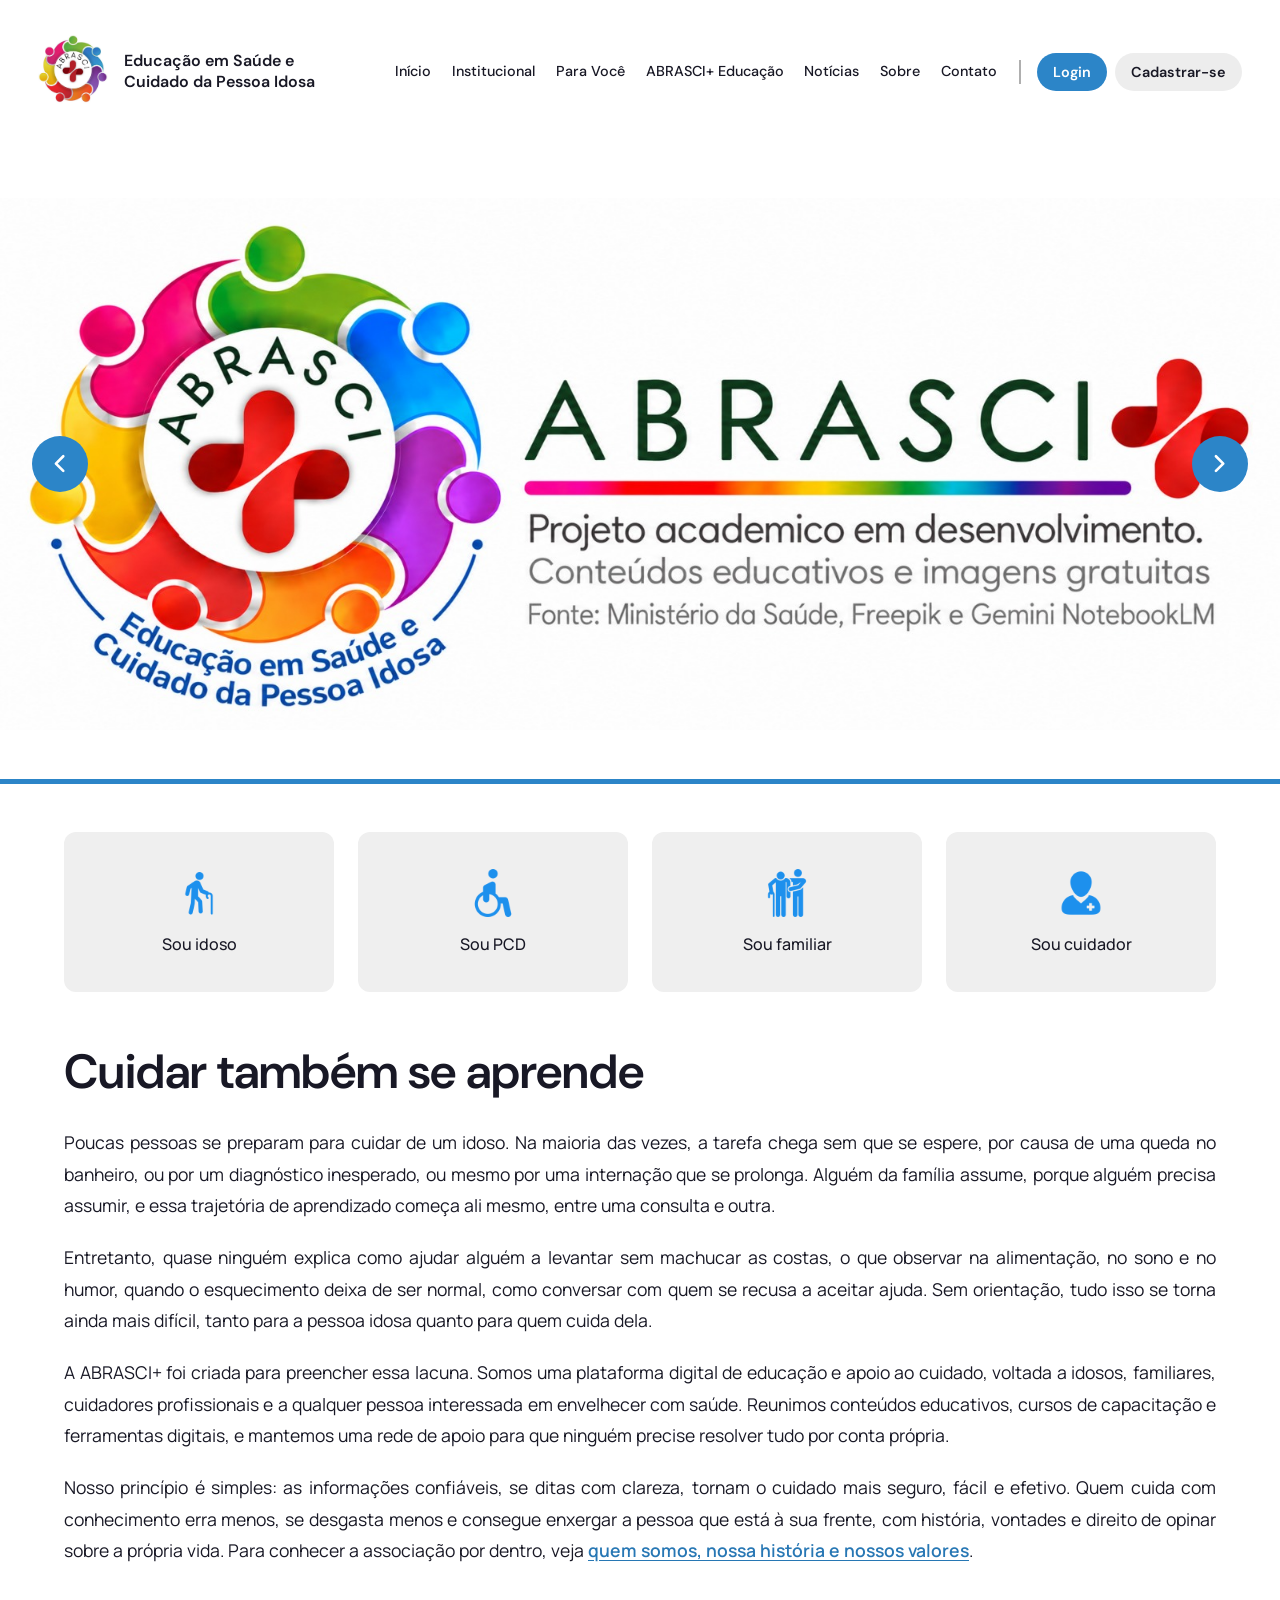
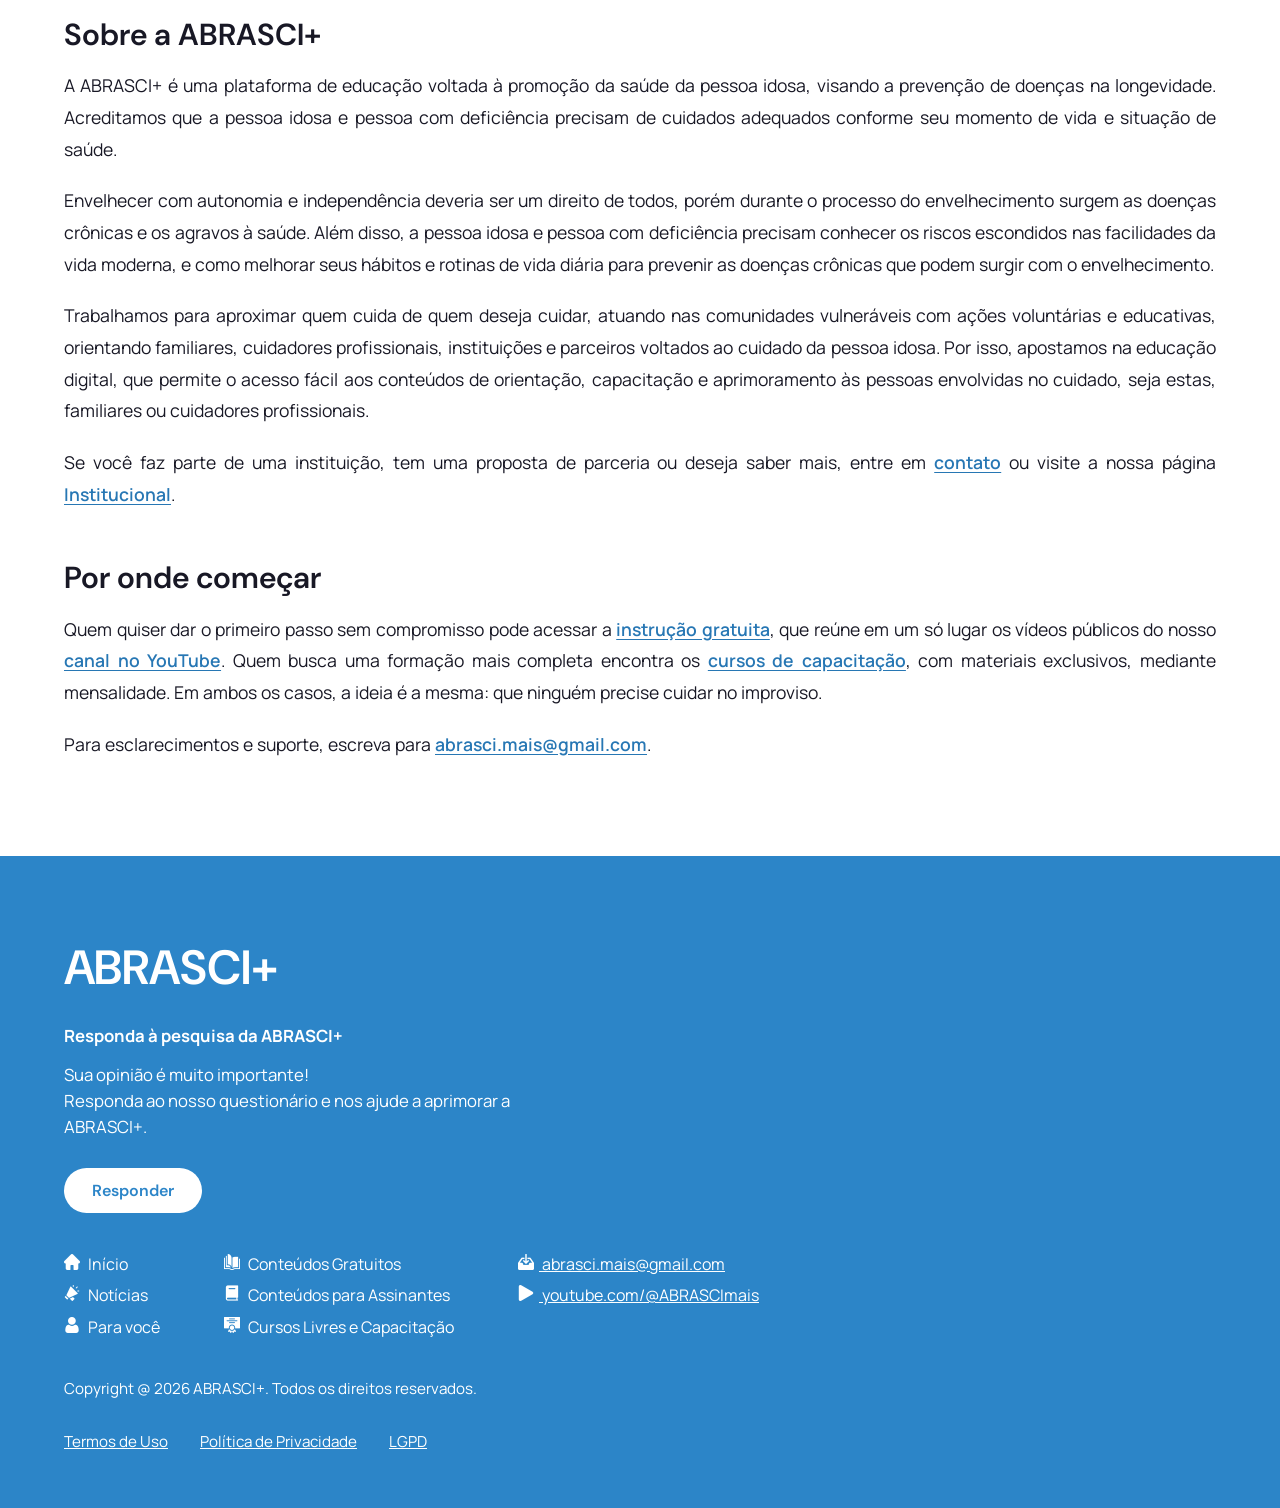
==== commit d2479e56: "news" ====
--- a/index.html
+++ b/index.html
@@ -2,11 +2,31 @@
 <html lang="pt-BR">
     <head>
         <meta charset="UTF-8" />
+        <!-- Google Tag Manager -->
+        <script>(function(w,d,s,l,i){w[l]=w[l]||[];w[l].push({'gtm.start':
+        new Date().getTime(),event:'gtm.js'});var f=d.getElementsByTagName(s)[0],
+        j=d.createElement(s),dl=l!='dataLayer'?'&l='+l:'';j.async=true;j.src=
+        'https://www.googletagmanager.com/gtm.js?id='+i+dl;f.parentNode.insertBefore(j,f);
+        })(window,document,'script','dataLayer','GTM-KPSW4ZWC');</script>
+        <!-- End Google Tag Manager -->
+
+        <!-- Google tag (gtag.js) -->
+        <script async src="https://www.googletagmanager.com/gtag/js?id=G-F4J0J059M0"></script>
+        <script>
+            window.dataLayer = window.dataLayer || [];
+            function gtag(){dataLayer.push(arguments);}
+            gtag('js', new Date());
+            gtag('config', 'G-F4J0J059M0');
+        </script>
         <meta name="viewport" content="width=device-width, initial-scale=1.0" />
-        <title>ABRASCI - Educação em Saúde e Cuidado da Pessoa Idosa</title>
+        <title>ABRASCI+ - Educação em Saúde e Cuidado da Pessoa Idosa</title>
         <link rel="stylesheet" href="style.css" />
     </head>
     <body>
+        <!-- Google Tag Manager (noscript) -->
+        <noscript><iframe src="https://www.googletagmanager.com/ns.html?id=GTM-KPSW4ZWC"
+        height="0" width="0" style="display:none;visibility:hidden"></iframe></noscript>
+        <!-- End Google Tag Manager (noscript) -->
         <header class="header">
             <div class="header-left">
                 <a href="./index.html">
@@ -31,8 +51,8 @@
                             <a class="dropdown-toggle">ABRASCI+ Educação</a>
                             <ul class="dropdown-menu">
                                 <li><a href="https://www.youtube.com/@ABRASCImais/shorts" target="_blank">Conteúdos <br />gratuitos</a></li>
-                                <li><a href="./convite/pesquisa/index.html">Conteúdos <br />para assinantes</a></li>
-                                <li><a href="./convite/pesquisa/index.html">Cursos livres <br />e capacitação</a></li>
+                                <li><a href="./educacao/assinantes/index.html">Conteúdos <br />para assinantes</a></li>
+                                <li><a href="./educacao/livres/index.html">Cursos livres <br />e capacitação</a></li>
                             </ul>
                         </li>
                         <li><a href="./noticias/index.html">Notícias</a></li>
@@ -53,17 +73,35 @@
         <main>
             <section class="carousel">
                 <div class="carousel-track">
-                    <div class="slide slide--pesquisa active" aria-label="Slide 1 de 5">
-                        <div class="pesquisa-slide-frame">
-                            <img src="./assets/convite/pesquisa.jpg" alt="Convite para participar da pesquisa da ABRASCI+" />
-                            <a href="https://forms.gle/UCveoUyL3pwsi1jN8" target="_blank" rel="noopener noreferrer" class="pesquisa-slide-button">
-                                <img src="./assets/convite/form.png" alt="" class="pesquisa-slide-icon" />
-                                RESPONDER
-                            </a>
-                        </div>
-                    </div>
-
-                    <div class="slide" aria-label="Slide 2 de 5">
+                    <div class="slide slide--wide active" aria-label="Slide 1 de 9">
+                        <img src="./assets/carousel/inicial.png" alt="Conteúdos educativos e imagens gratuitas. Fonte: Ministério da Saúde, Freepik e Gemini NotebookLM">
+                    </div>
+
+                    <div class="slide slide--wide" aria-label="Slide 2 de 9">
+                        <a href="./para_voce/index.html" class="slide-link">
+                            <img src="./assets/carousel/bem_vindo.png" alt="Bem-vindos(as)! A ABRASCI+ preparou conteúdos exclusivos para você. Saiba mais: acesse Para Você" />
+                        </a>
+                    </div>
+
+                    <div class="slide slide--convite" aria-label="Slide 3 de 9">
+                        <a href="https://forms.gle/KJodW8S74cvygLm39" target="_blank" rel="noopener noreferrer" class="convite-slide-frame">
+                            <img src="./assets/carousel/momento_abrasci.png" alt="Momento ABRASCI: próximo encontro em 21/10/2026, das 21:00h às 22:00h. Tema: autocuidado e estratégias para o enfrentamento do câncer" />
+                            <span class="convite-slide-button slide-button-a">PARTICIPAR</span>
+                        </a>
+                    </div>
+
+                    <div class="slide slide--convite" aria-label="Slide 4 de 9">
+                        <a href="https://forms.gle/UCveoUyL3pwsi1jN8" target="_blank" rel="noopener noreferrer" class="convite-slide-frame">
+                            <img src="./assets/carousel/pesquisa.png" alt="Convite para participar da pesquisa da ABRASCI+" />
+                            <span class="convite-slide-button slide-button-b">RESPONDER</span>
+                        </a>
+                    </div>
+
+                    <div class="slide slide--wide" aria-label="Slide 5 de 9">
+                        <img src="./assets/carousel/ajuda.png" alt="Precisa de ajuda? Telefones de emergências, direitos e proteção ao idoso e saúde" />
+                    </div>
+
+                    <div class="slide slide--idosos" aria-label="Slide 6 de 9">
                         <img src="./assets/carousel/idosos.jpg" alt="Casal de pessoas idosas sorridente tirando uma selfie ao ar livre" />
                         <div class="slide-overlay first-slide-overlay">
                             <h2 class="overlay-title">Sua saúde <br />importa!</h2>
@@ -71,7 +109,7 @@
                         </div>
                     </div>
 
-                    <div class="slide" aria-label="Slide 3 de 5">
+                    <div class="slide slide--familia" aria-label="Slide 7 de 9">
                         <div class="second-slide-image">
                             <img src="./assets/carousel/familia.jpg" alt="Avô abraçando as netas sorridentes" />
                         </div>
@@ -81,7 +119,7 @@
                         </div>
                     </div>
 
-                    <div class="slide" aria-label="Slide 4 de 5">
+                    <div class="slide slide--cuidadora" aria-label="Slide 8 de 9">
                         <img src="./assets/carousel/cuidadora.jpg" alt="Cuidadora sorridente apoiando a mão no ombro de uma senhora idosa" />
                         <div class="slide-overlay third-slide-overlay">
                             <h2 class="overlay-title overlay-title--accent">Um cuidado <br />que faz <br />a diferença</h2>
@@ -89,7 +127,7 @@
                         </div>
                     </div>
 
-                    <div class="slide" aria-label="Slide 5 de 5">
+                    <div class="slide slide--pcd" aria-label="Slide 9 de 9">
                         <img src="./assets/carousel/pcd.jpg" alt="Idoso em cadeira de rodas usando o celular, sentado à mesa com notebook" />
                         <div class="slide-overlay fourth-slide-overlay">
                             <h2 class="overlay-title">Sua saúde <br />importa!</h2>
@@ -112,22 +150,22 @@
             </section>
 
             <section class="SOU_cards">
-                <a href="#sou-idoso" class="SOU_card">
+                <a href="./para_voce/index.html#sou-idoso" class="SOU_card">
                     <img src="./assets/cards/idoso.png" alt="" class="card_icon" />
                     <p class="card_text">Sou idoso</p>
                 </a>
 
-                <a href="#sou-pcd" class="SOU_card">
+                <a href="./para_voce/index.html#sou-pcd" class="SOU_card">
                     <img src="./assets/cards/pcd.png" alt="" class="card_icon" />
                     <p class="card_text">Sou PCD</p>
                 </a>
 
-                <a href="#sou-familiar" class="SOU_card">
+                <a href="./para_voce/index.html#sou-familiar" class="SOU_card">
                     <img src="./assets/cards/familiar.png" alt="" class="card_icon" />
                     <p class="card_text">Sou familiar</p>
                 </a>
 
-                <a href="#sou-cuidador" class="SOU_card">
+                <a href="./para_voce/index.html#sou-cuidador" class="SOU_card">
                     <img src="./assets/cards/cuidador.png" alt="" class="card_icon" />
                     <p class="card_text">Sou cuidador</p>
                 </a>
@@ -139,30 +177,6 @@
                 <p>Entretanto, quase ninguém explica como ajudar alguém a levantar sem machucar as costas, o que observar na alimentação, no sono e no humor, quando o esquecimento deixa de ser normal, como conversar com quem se recusa a aceitar ajuda. Sem orientação, tudo isso se torna ainda mais difícil, tanto para a pessoa idosa quanto para quem cuida dela.</p>
                 <p>A ABRASCI+ foi criada para preencher essa lacuna. Somos uma plataforma digital de educação e apoio ao cuidado, voltada a idosos, familiares, cuidadores profissionais e a qualquer pessoa interessada em envelhecer com saúde. Reunimos conteúdos educativos, cursos de capacitação e ferramentas digitais, e mantemos uma rede de apoio para que ninguém precise resolver tudo por conta própria.</p>
                 <p>Nosso princípio é simples: as informações confiáveis, se ditas com clareza, tornam o cuidado mais seguro, fácil e efetivo. Quem cuida com conhecimento erra menos, se desgasta menos e consegue enxergar a pessoa que está à sua frente, com história, vontades e direito de opinar sobre a própria vida. Para conhecer a associação por dentro, veja <a href="institucional/index.html">quem somos, nossa história e nossos valores</a>.</p>
-
-                <section id="sou-idoso">
-                    <h3>Sou idoso</h3>
-                    <p>Chega uma fase em que as pessoas ao redor começam a decidir por você. Decidem o que é melhor comer, se é seguro sair sozinho, se ainda vale a pena mexer no dinheiro. Em geral isso vem de uma preocupação sincera, mas o resultado é que vamos sendo poupados até das escolhas que sempre foram nossas, e das quais ainda deveríamos ter controle, não é verdade?</p>
-                    <p>Conhecer o próprio corpo, os riscos da rotina e os direitos que a lei garante é o que devolve o controle da conversa. A ABRASCI+ reúne informações sobre saúde, prevenção e direitos numa linguagem direta, em <a href="ABRA_gratuito/index.html">vídeos de acesso gratuito</a>, pensados para adultos com muita vida vivida que querem seguir participando das decisões. Todos nós temos uma voz, e é preciso que nos ouçam.</p>
-                </section>
-
-                <section id="sou-pcd">
-                    <h3>Sou PCD</h3>
-                    <p>Grande parte do que se produz sobre envelhecimento imagina um idoso sem deficiência, com o corpo, a casa e a rotina todos convencionais. Quem envelhece com uma deficiência, ou já convive com ela há décadas, encontra pouco material que lhe diga respeito. Perguntas simples, como adaptar o banheiro, reorganizar a rotina de cuidados ou ajustar hábitos quando a idade muda uma condição que já existia, ficam sem resposta.</p>
-                    <p>Famílias que têm um parente com deficiência passam pelo mesmo vazio. Por isso a ABRASCI+ leva acessibilidade e inclusão a sério e considera, ao preparar seus <a href="https://www.youtube.com/@ABRASCImais" target="_blank">conteúdos</a>, que cada pessoa tem necessidades diferentes. A meta é a mesma para todos: manter a autonomia pelo maior tempo possível, com os ajustes que cada caso pedir. Se algo de que você precisa ainda não estiver contemplado, escreva para <a href="mailto:abrasci.mais@gmail.com">abrasci.mais@gmail.com</a>.</p>
-                </section>
-
-                <section id="sou-familiar">
-                    <h3>Sou familiar</h3>
-                    <p>Seja honesto: alguém pergunta se você quer ser cuidador? Na maioria das vezes, não. A rotina simplesmente muda, e de repente outras coisas passam a fazer parte dos seus dias: consultas, exames, remédios em horários certos, ligações para o plano de saúde... Tudo isso convive com o trabalho, com a própria casa, com os filhos, e quase sempre vem acompanhado de uma pergunta incômoda: será que estou fazendo direito?</p>
-                    <p>Essa dúvida é comum e mostra que você leva a tarefa a sério. Na ABRASCI+ há <a href="https://www.youtube.com/@ABRASCImais" target="_blank">orientação prática para o dia a dia</a> e uma rede de familiares que enfrentam o mesmo desafio. Quem cuida também precisa de apoio, e reconhecer isso faz parte do nosso trabalho.</p>
-                </section>
-
-                <section id="sou-cuidador">
-                    <h3>Sou cuidador</h3>
-                    <p>Seu cuidado transforma a rotina da pessoa idosa. Cada caso é um caso, e as atividades diárias daqueles que necessitam de cuidados precisam ser pensadas e realizadas com muito carinho. Nós, da ABRASCI+, valorizamos imensamente o trabalho do cuidador. É ele quem traz confiança à família ao atuar sempre com ética e conhecimento, valorizando a vida.</p>
-                    <p>Sabemos que esse papel é fortalecido a cada novo ciclo de aprendizagem: o mercado de trabalho nessa área é dinâmico e cheio de novas tendências e tecnologias em saúde, o que exige preparo. Por isso, na ABRASCI+, você tem acesso a conteúdos de aprimoramento continuado através dos nossos <a href="https://www.youtube.com/@ABRASCImais" target="_blank">materiais gratuitos</a>. Desenvolva-se cada vez mais para cuidar da longevidade conosco!</p>
-                </section>
 
                 <section id="sobre">
                     <h3>Sobre a ABRASCI+</h3>
@@ -225,11 +239,11 @@
                         </li>
                         <li>
                             <img src="./assets/footer/closed-book.png" alt="" class="list-icon">
-                            <a href="./convite/pesquisa/index.html">Conteúdos para Assinantes</a>
+                            <a href="./educacao/assinantes/index.html">Conteúdos para Assinantes</a>
                         </li>
                         <li>
                             <img src="./assets/footer/certificate.png" alt="" class="list-icon">
-                            <a href="./convite/pesquisa/index.html">Cursos Livres e Capacitação</a>
+                            <a href="./educacao/livres/index.html">Cursos Livres e Capacitação</a>
                         </li>
                     </ul>
 
--- a/style.css
+++ b/style.css
@@ -330,8 +330,30 @@
     opacity: 1;
 }
 
-/* slide da pesquisa */
-.slide--pesquisa {
+/* o crédito do Freepik só aparece nos slides com foto do Freepik */
+.carousel:has(.slide--wide.active) .carousel-credit,
+.carousel:has(.slide--convite.active) .carousel-credit {
+    display: none;
+}
+
+/* slides largos (banner): a imagem inteira aparece, sem cortes */
+.slide--wide {
+    background-color: var(--background);
+}
+
+.slide--wide img {
+    object-fit: contain;
+    object-position: center;
+}
+
+.slide-link {
+    display: block;
+    width: 100%;
+    height: 100%;
+}
+
+/* slides quadrados de convite (Momento ABRASCI e pesquisa) */
+.slide--convite {
     container-type: size;
     display: flex;
     align-items: center;
@@ -339,15 +361,16 @@
     background-color: var(--background);
 }
 
-.pesquisa-slide-frame {
+.convite-slide-frame {
     container-type: inline-size;
     position: relative;
+    display: block;
     width: min(100cqw, 100cqh);
     aspect-ratio: 1 / 1;
     line-height: 0;
 }
 
-.pesquisa-slide-frame > img {
+.convite-slide-frame > img {
     display: block;
     width: 100%;
     height: 100%;
@@ -355,36 +378,41 @@
     object-position: center;
 }
 
-.pesquisa-slide-button {
+/* botão sobre o campo branco já desenhado na imagem */
+.convite-slide-button {
     position: absolute;
-    top: 44%;
-    left: 62%;
     z-index: 10;
-    display: inline-flex;
+    display: flex;
     align-items: center;
-    gap: 0.8cqw;
-    padding: 3cqw 3.5cqw;
-    border-radius: 999px;
+    justify-content: center;
+    color: #0b3fae;
+    font-family: "DM Sans", sans-serif;
+    font-weight: 700;
+    font-size: 4.2cqw;
+    letter-spacing: 0.08em;
+    line-height: normal;
+    transition: background-color 0.2s ease, color 0.2s ease;
+}
+
+.convite-slide-frame:hover .convite-slide-button,
+.convite-slide-frame:focus-visible .convite-slide-button {
     background-color: var(--accent);
     color: var(--background);
-    font-family: "DM Sans", sans-serif;
-    font-weight: 600;
-    font-size: 2.8cqw;
-    line-height: normal;
-    white-space: nowrap;
-    transition: transform 0.2s ease, background-color 0.2s ease;
-}
-
-.pesquisa-slide-button:hover {
-    background-color: var(--accent-extra);
-    transform: scale(1.02);
-}
-
-.pesquisa-slide-button .pesquisa-slide-icon {
-    width: 2.6cqw;
-    height: 2.6cqw;
-    object-fit: contain;
-    filter: brightness(0) invert(1);
+}
+
+.slide-button-a {
+    left: 21.9%;
+    top: 83.9%;
+    width: 72.8%;
+    height: 11.3%;
+    border-radius: 30px;
+}
+.slide-button-b {
+    left: 21.5%;
+    top: 83.9%;
+    width: 74.2%;
+    height: 11.0%;
+    border-radius: 32px;
 }
 
 /* CTA sobre os slides */
@@ -1090,24 +1118,22 @@
         right: 0.6rem;
     }
 
-    /* cover fica centrado no assunto de cada foto */
-    .slide:nth-child(2) img {
+    .slide--idosos img {
         object-position: 45% top;
     }
 
-    .slide:nth-child(3) img {
+    .slide--familia img {
         object-position: 85% top;
     }
 
-    .slide:nth-child(4) img {
+    .slide--cuidadora img {
         object-position: 70% top;
     }
 
-    .slide:nth-child(5) img {
+    .slide--pcd img {
         object-position: 20% top;
     }
 
-    /* titulo e bot~qo ficam na base do slide, sobre um degradê */
     .slide .slide-overlay {
         top: auto;
         right: auto;
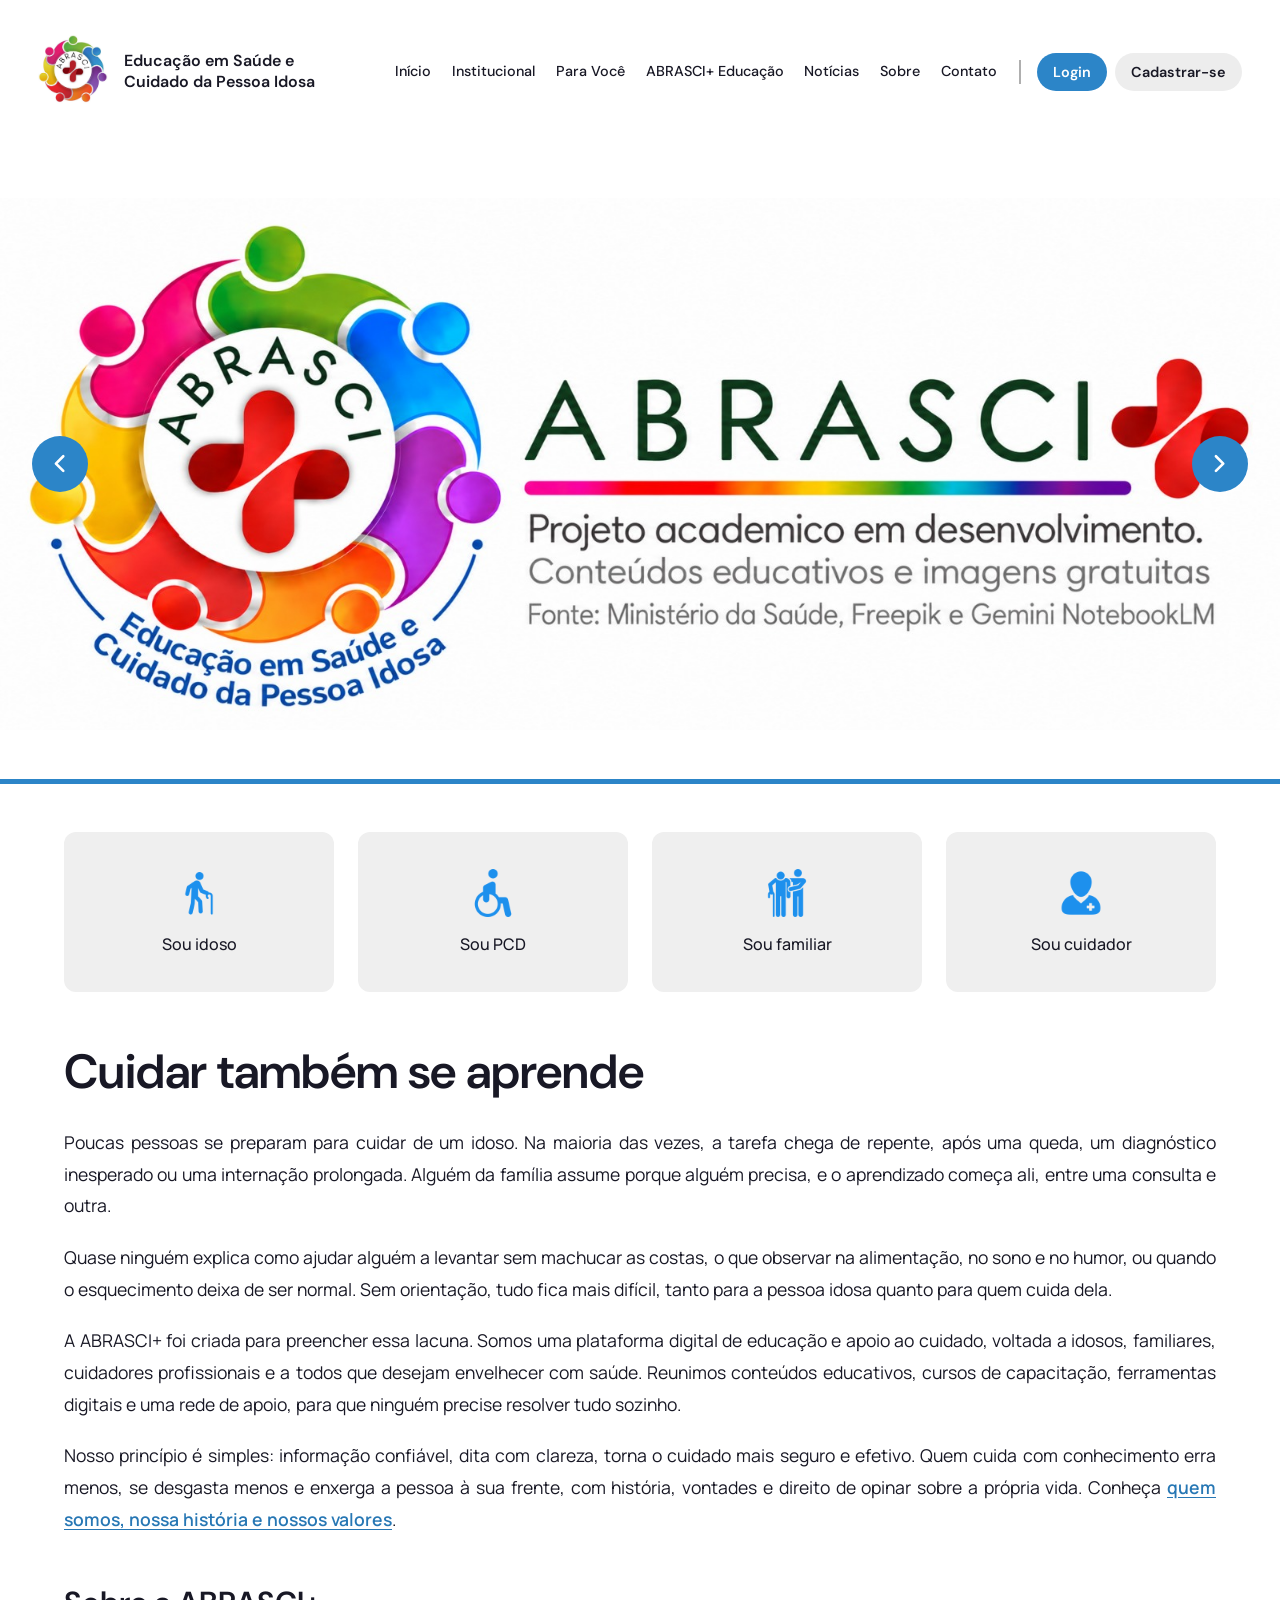
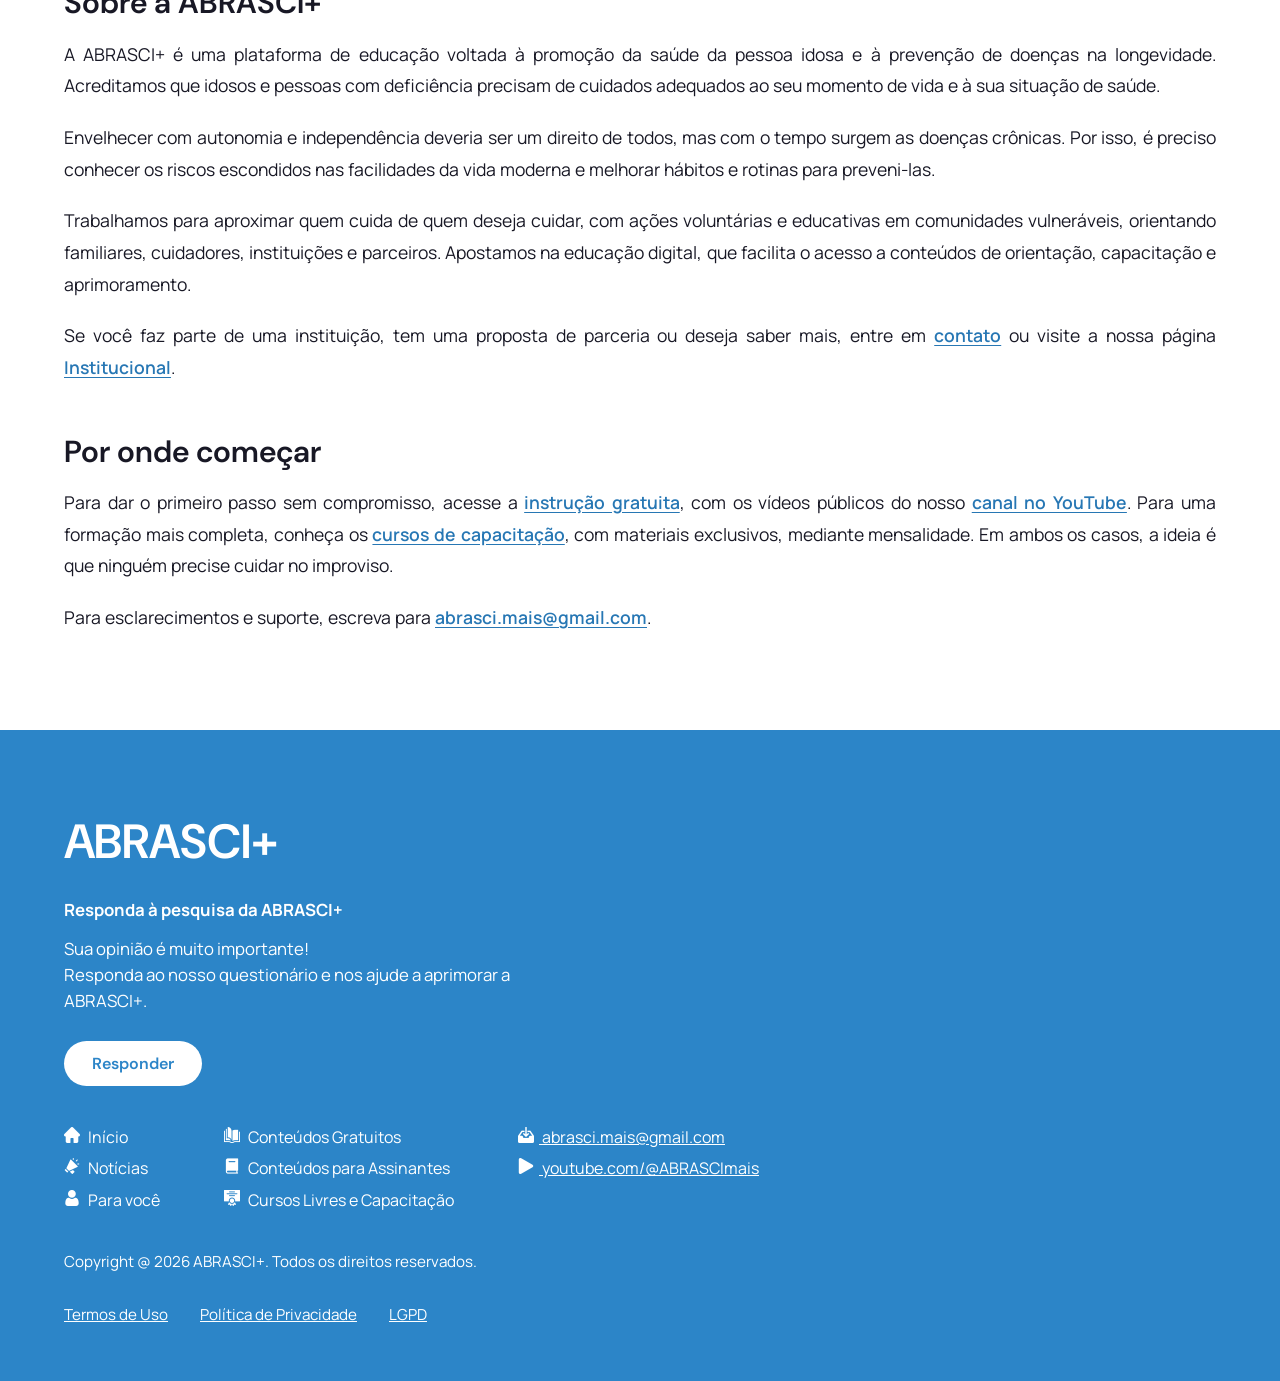
==== commit 6a0a2031: "more news" ====
--- a/index.html
+++ b/index.html
@@ -173,22 +173,22 @@
 
             <section class="content">
                 <h2>Cuidar também se aprende</h2>
-                <p>Poucas pessoas se preparam para cuidar de um idoso. Na maioria das vezes, a tarefa chega sem que se espere, por causa de uma queda no banheiro, ou por um diagnóstico inesperado, ou mesmo por uma internação que se prolonga. Alguém da família assume, porque alguém precisa assumir, e essa trajetória de aprendizado começa ali mesmo, entre uma consulta e outra.</p>
-                <p>Entretanto, quase ninguém explica como ajudar alguém a levantar sem machucar as costas, o que observar na alimentação, no sono e no humor, quando o esquecimento deixa de ser normal, como conversar com quem se recusa a aceitar ajuda. Sem orientação, tudo isso se torna ainda mais difícil, tanto para a pessoa idosa quanto para quem cuida dela.</p>
-                <p>A ABRASCI+ foi criada para preencher essa lacuna. Somos uma plataforma digital de educação e apoio ao cuidado, voltada a idosos, familiares, cuidadores profissionais e a qualquer pessoa interessada em envelhecer com saúde. Reunimos conteúdos educativos, cursos de capacitação e ferramentas digitais, e mantemos uma rede de apoio para que ninguém precise resolver tudo por conta própria.</p>
-                <p>Nosso princípio é simples: as informações confiáveis, se ditas com clareza, tornam o cuidado mais seguro, fácil e efetivo. Quem cuida com conhecimento erra menos, se desgasta menos e consegue enxergar a pessoa que está à sua frente, com história, vontades e direito de opinar sobre a própria vida. Para conhecer a associação por dentro, veja <a href="institucional/index.html">quem somos, nossa história e nossos valores</a>.</p>
+                <p>Poucas pessoas se preparam para cuidar de um idoso. Na maioria das vezes, a tarefa chega de repente, após uma queda, um diagnóstico inesperado ou uma internação prolongada. Alguém da família assume porque alguém precisa, e o aprendizado começa ali, entre uma consulta e outra.</p>
+                <p>Quase ninguém explica como ajudar alguém a levantar sem machucar as costas, o que observar na alimentação, no sono e no humor, ou quando o esquecimento deixa de ser normal. Sem orientação, tudo fica mais difícil, tanto para a pessoa idosa quanto para quem cuida dela.</p>
+                <p>A ABRASCI+ foi criada para preencher essa lacuna. Somos uma plataforma digital de educação e apoio ao cuidado, voltada a idosos, familiares, cuidadores profissionais e a todos que desejam envelhecer com saúde. Reunimos conteúdos educativos, cursos de capacitação, ferramentas digitais e uma rede de apoio, para que ninguém precise resolver tudo sozinho.</p>
+                <p>Nosso princípio é simples: informação confiável, dita com clareza, torna o cuidado mais seguro e efetivo. Quem cuida com conhecimento erra menos, se desgasta menos e enxerga a pessoa à sua frente, com história, vontades e direito de opinar sobre a própria vida. Conheça <a href="institucional/index.html">quem somos, nossa história e nossos valores</a>.</p>
 
                 <section id="sobre">
                     <h3>Sobre a ABRASCI+</h3>
-                    <p>A ABRASCI+ é uma plataforma de educação voltada à promoção da saúde da pessoa idosa, visando a prevenção de doenças na longevidade. Acreditamos que a pessoa idosa e pessoa com deficiência precisam de cuidados adequados conforme seu momento de vida e situação de saúde.</p>
-                    <p>Envelhecer com autonomia e independência deveria ser um direito de todos, porém durante o processo do envelhecimento surgem as doenças crônicas e os agravos à saúde. Além disso, a pessoa idosa e pessoa com deficiência precisam conhecer os riscos escondidos nas facilidades da vida moderna, e como melhorar seus hábitos e rotinas de vida diária para prevenir as doenças crônicas que podem surgir com o envelhecimento.</p>
-                    <p>Trabalhamos para aproximar quem cuida de quem deseja cuidar, atuando nas comunidades vulneráveis com ações voluntárias e educativas, orientando familiares, cuidadores profissionais, instituições e parceiros voltados ao cuidado da pessoa idosa. Por isso, apostamos na educação digital, que permite o acesso fácil aos conteúdos de orientação, capacitação e aprimoramento às pessoas envolvidas no cuidado, seja estas, familiares ou cuidadores profissionais.</p>
+                    <p>A ABRASCI+ é uma plataforma de educação voltada à promoção da saúde da pessoa idosa e à prevenção de doenças na longevidade. Acreditamos que idosos e pessoas com deficiência precisam de cuidados adequados ao seu momento de vida e à sua situação de saúde.</p>
+                    <p>Envelhecer com autonomia e independência deveria ser um direito de todos, mas com o tempo surgem as doenças crônicas. Por isso, é preciso conhecer os riscos escondidos nas facilidades da vida moderna e melhorar hábitos e rotinas para preveni-las.</p>
+                    <p>Trabalhamos para aproximar quem cuida de quem deseja cuidar, com ações voluntárias e educativas em comunidades vulneráveis, orientando familiares, cuidadores, instituições e parceiros. Apostamos na educação digital, que facilita o acesso a conteúdos de orientação, capacitação e aprimoramento.</p>
                     <p>Se você faz parte de uma instituição, tem uma proposta de parceria ou deseja saber mais, entre em <a href="#contato">contato</a> ou visite a nossa página <a href="institucional/index.html">Institucional</a>.</p>
                 </section>
 
                 <section>
                     <h3>Por onde começar</h3>
-                    <p>Quem quiser dar o primeiro passo sem compromisso pode acessar a <a href="ABRA_gratuito/index.html">instrução gratuita</a>, que reúne em um só lugar os vídeos públicos do nosso <a href="https://youtube.com/@ABRASCImais" target="_blank" rel="noopener noreferrer">canal no YouTube</a>. Quem busca uma formação mais completa encontra os <a href="ABRA_pago/index.html">cursos de capacitação</a>, com materiais exclusivos, mediante mensalidade. Em ambos os casos, a ideia é a mesma: que ninguém precise cuidar no improviso.</p>
+                    <p>Para dar o primeiro passo sem compromisso, acesse a <a href="ABRA_gratuito/index.html">instrução gratuita</a>, com os vídeos públicos do nosso <a href="https://youtube.com/@ABRASCImais" target="_blank" rel="noopener noreferrer">canal no YouTube</a>. Para uma formação mais completa, conheça os <a href="ABRA_pago/index.html">cursos de capacitação</a>, com materiais exclusivos, mediante mensalidade. Em ambos os casos, a ideia é que ninguém precise cuidar no improviso.</p>
                     <p>Para esclarecimentos e suporte, escreva para <a href="mailto:abrasci.mais@gmail.com">abrasci.mais@gmail.com</a>.</p>
                 </section>
             </section>
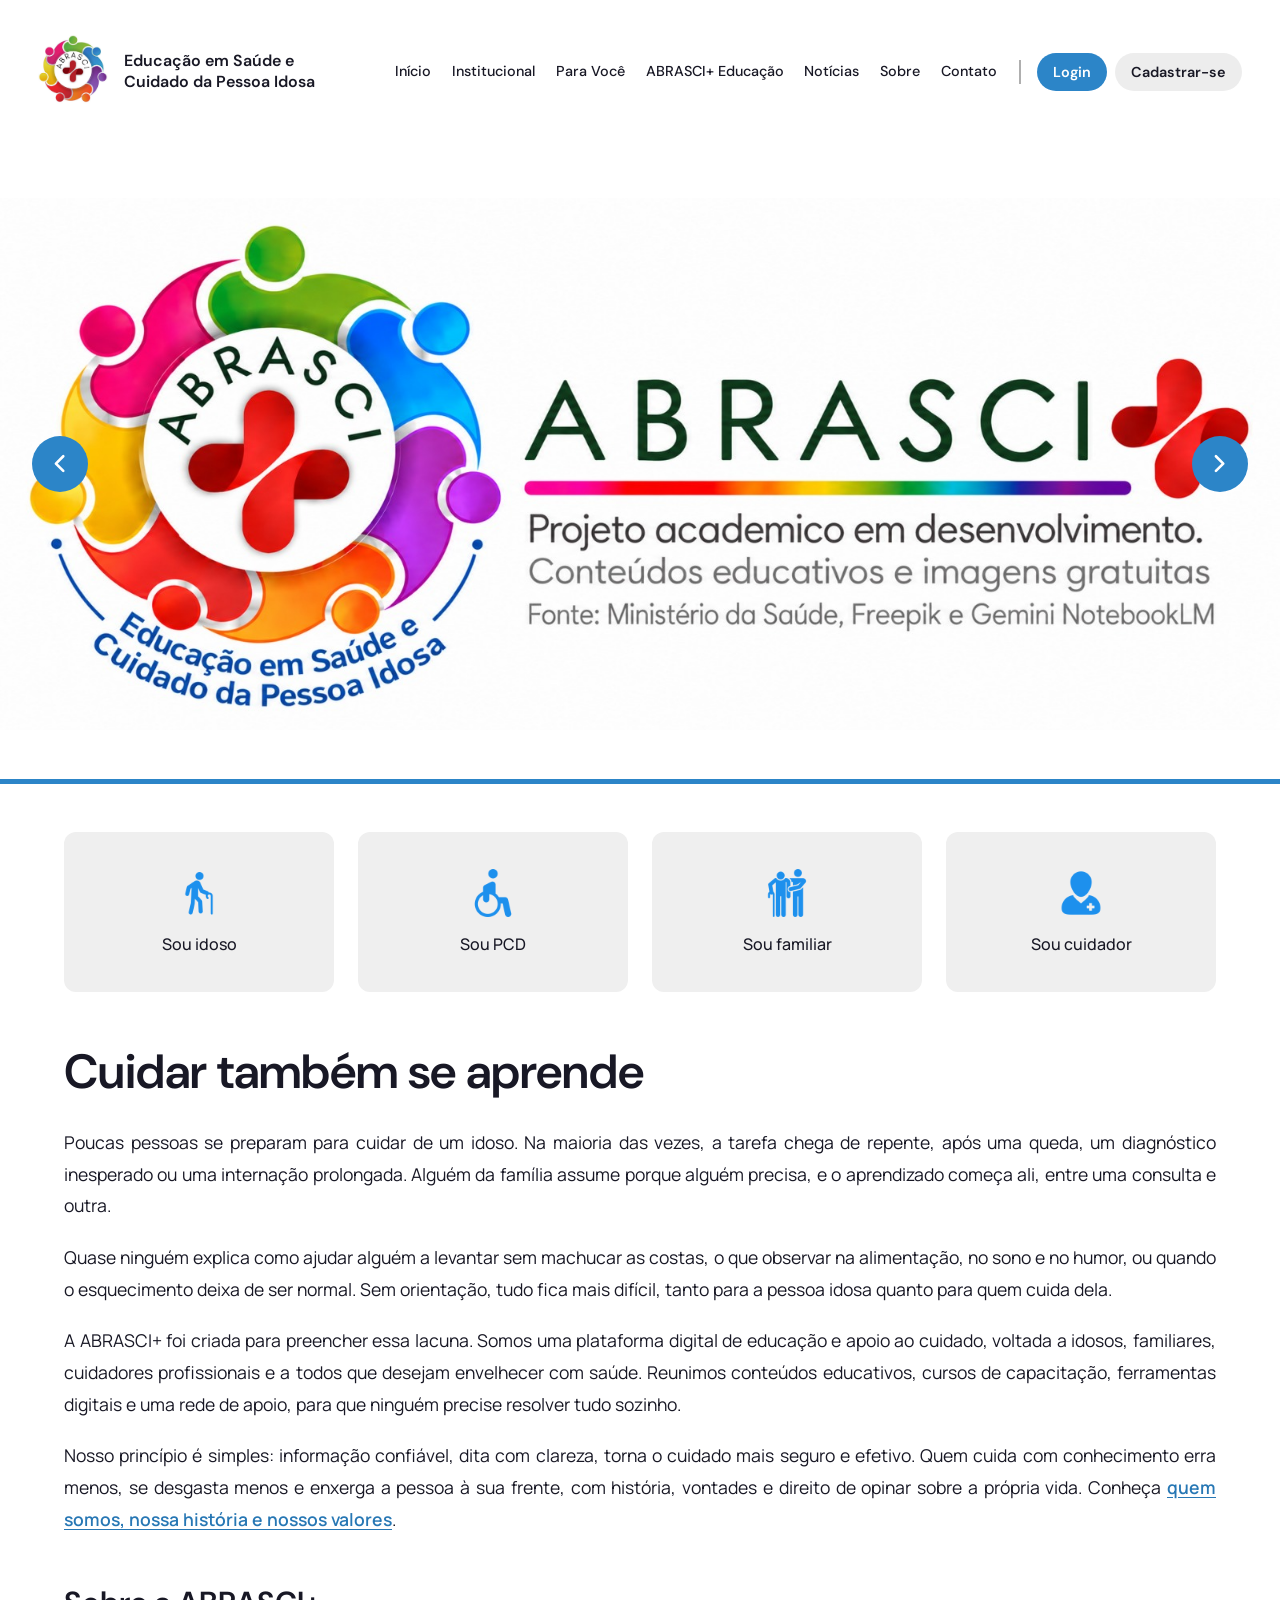
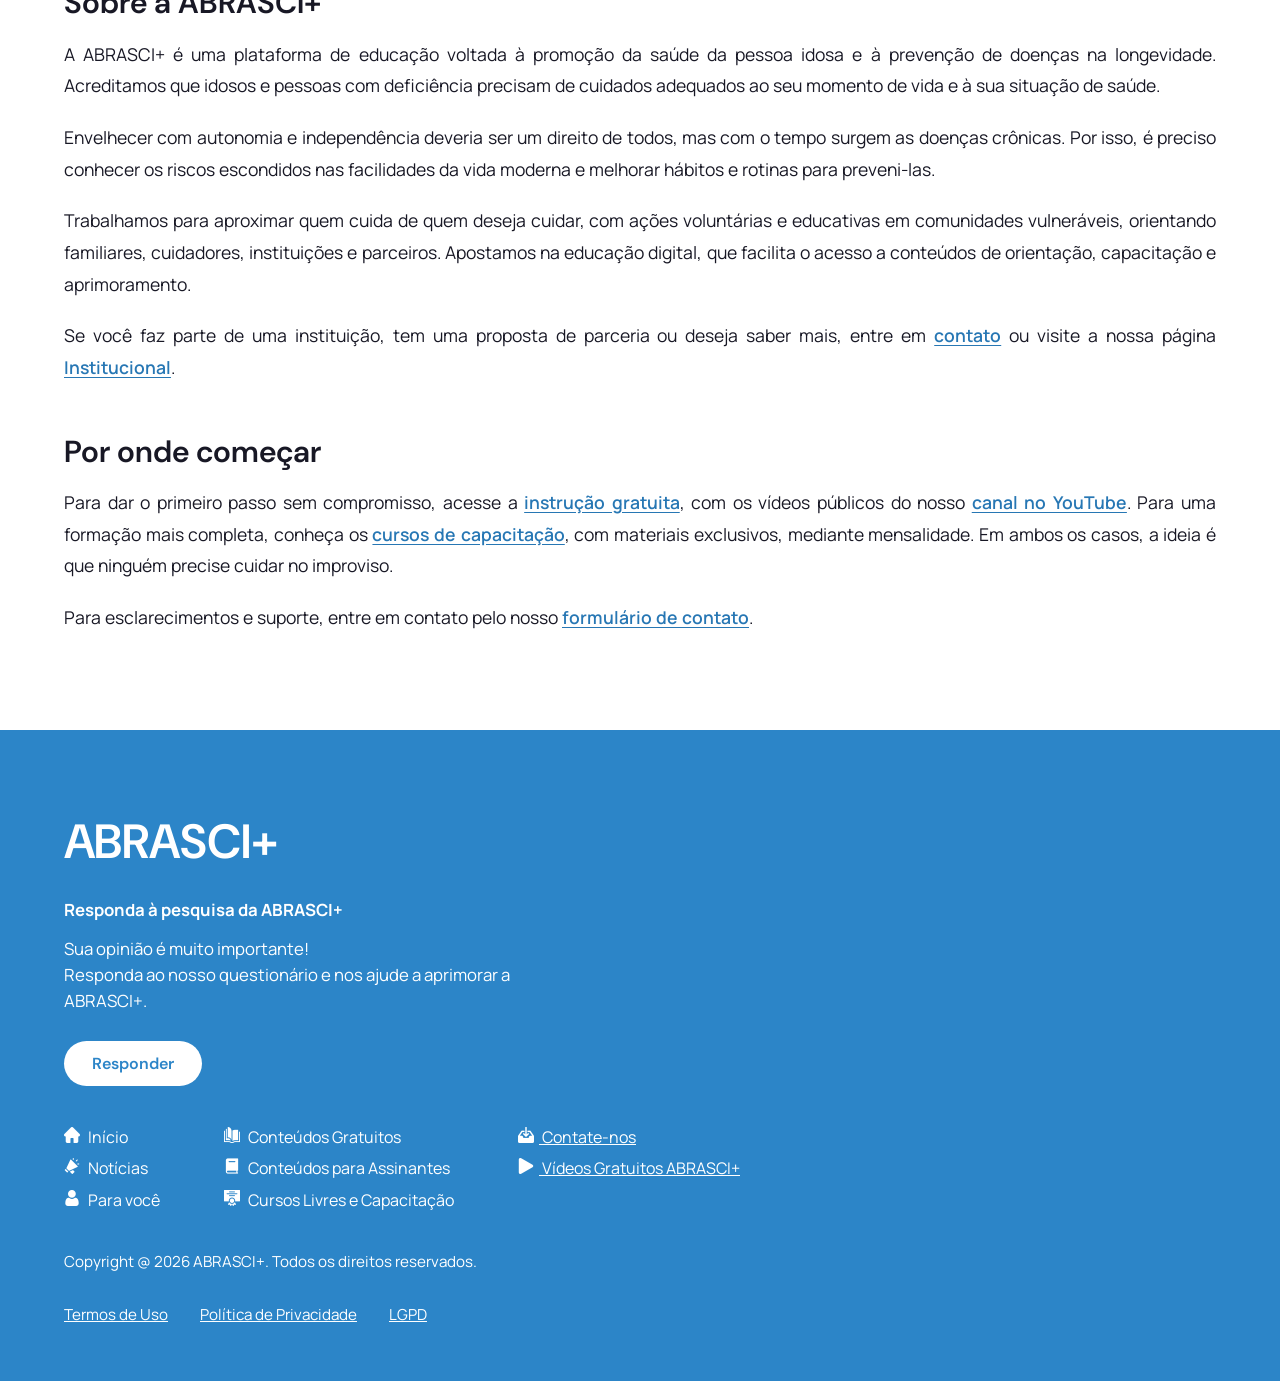
==== commit aa23024a: "contacts" ====
--- a/index.html
+++ b/index.html
@@ -57,7 +57,7 @@
                         </li>
                         <li><a href="./noticias/index.html">Notícias</a></li>
                         <li><a href="#sobre">Sobre</a></li>
-                        <li><a href="#contato">Contato</a></li>
+                        <li><a href="https://docs.google.com/forms/d/e/1FAIpQLSclqw7y71Hq0mY9NL2dX5jIwqXCljv6Ff6oZ4rG5neMu8jdjQ/viewform" target="_blank" rel="noopener noreferrer">Contato</a></li>
                     </ul>
                 </nav>
 
@@ -183,13 +183,13 @@
                     <p>A ABRASCI+ é uma plataforma de educação voltada à promoção da saúde da pessoa idosa e à prevenção de doenças na longevidade. Acreditamos que idosos e pessoas com deficiência precisam de cuidados adequados ao seu momento de vida e à sua situação de saúde.</p>
                     <p>Envelhecer com autonomia e independência deveria ser um direito de todos, mas com o tempo surgem as doenças crônicas. Por isso, é preciso conhecer os riscos escondidos nas facilidades da vida moderna e melhorar hábitos e rotinas para preveni-las.</p>
                     <p>Trabalhamos para aproximar quem cuida de quem deseja cuidar, com ações voluntárias e educativas em comunidades vulneráveis, orientando familiares, cuidadores, instituições e parceiros. Apostamos na educação digital, que facilita o acesso a conteúdos de orientação, capacitação e aprimoramento.</p>
-                    <p>Se você faz parte de uma instituição, tem uma proposta de parceria ou deseja saber mais, entre em <a href="#contato">contato</a> ou visite a nossa página <a href="institucional/index.html">Institucional</a>.</p>
+                    <p>Se você faz parte de uma instituição, tem uma proposta de parceria ou deseja saber mais, entre em <a href="https://docs.google.com/forms/d/e/1FAIpQLSclqw7y71Hq0mY9NL2dX5jIwqXCljv6Ff6oZ4rG5neMu8jdjQ/viewform" target="_blank" rel="noopener noreferrer">contato</a> ou visite a nossa página <a href="institucional/index.html">Institucional</a>.</p>
                 </section>
 
                 <section>
                     <h3>Por onde começar</h3>
-                    <p>Para dar o primeiro passo sem compromisso, acesse a <a href="ABRA_gratuito/index.html">instrução gratuita</a>, com os vídeos públicos do nosso <a href="https://youtube.com/@ABRASCImais" target="_blank" rel="noopener noreferrer">canal no YouTube</a>. Para uma formação mais completa, conheça os <a href="ABRA_pago/index.html">cursos de capacitação</a>, com materiais exclusivos, mediante mensalidade. Em ambos os casos, a ideia é que ninguém precise cuidar no improviso.</p>
-                    <p>Para esclarecimentos e suporte, escreva para <a href="mailto:abrasci.mais@gmail.com">abrasci.mais@gmail.com</a>.</p>
+                    <p>Para dar o primeiro passo sem compromisso, acesse a <a href="educacao/livres/index.html">instrução gratuita</a>, com os vídeos públicos do nosso <a href="https://youtube.com/@ABRASCImais" target="_blank" rel="noopener noreferrer">canal no YouTube</a>. Para uma formação mais completa, conheça os <a href="ABRA_pago/index.html">cursos de capacitação</a>, com materiais exclusivos, mediante mensalidade. Em ambos os casos, a ideia é que ninguém precise cuidar no improviso.</p>
+                    <p>Para esclarecimentos e suporte, entre em contato pelo nosso <a href="https://docs.google.com/forms/d/e/1FAIpQLSclqw7y71Hq0mY9NL2dX5jIwqXCljv6Ff6oZ4rG5neMu8jdjQ/viewform" target="_blank" rel="noopener noreferrer">formulário de contato</a>.</p>
                 </section>
             </section>
         </main>
@@ -250,11 +250,11 @@
                     <ul class="footer-media-list">
                         <li>
                             <img src="./assets/footer/inbox.png" alt="" class="list-icon">
-                            <a href="mailto:abrasci.mais@gmail.com">abrasci.mais@gmail.com</a>
+                            <a href="https://docs.google.com/forms/d/e/1FAIpQLSclqw7y71Hq0mY9NL2dX5jIwqXCljv6Ff6oZ4rG5neMu8jdjQ/viewform" target="_blank" rel="noopener noreferrer">Contate-nos</a>
                         </li>
                         <li>
                             <img src="./assets/footer/youtube.png" alt="" class="list-icon">
-                            <a href="https://youtube.com/@ABRASCImais">youtube.com/@ABRASCImais</a>
+                            <a href="https://youtube.com/@ABRASCImais">Vídeos Gratuitos ABRASCI+</a>
                         </li>
                     </ul>
                 </div>
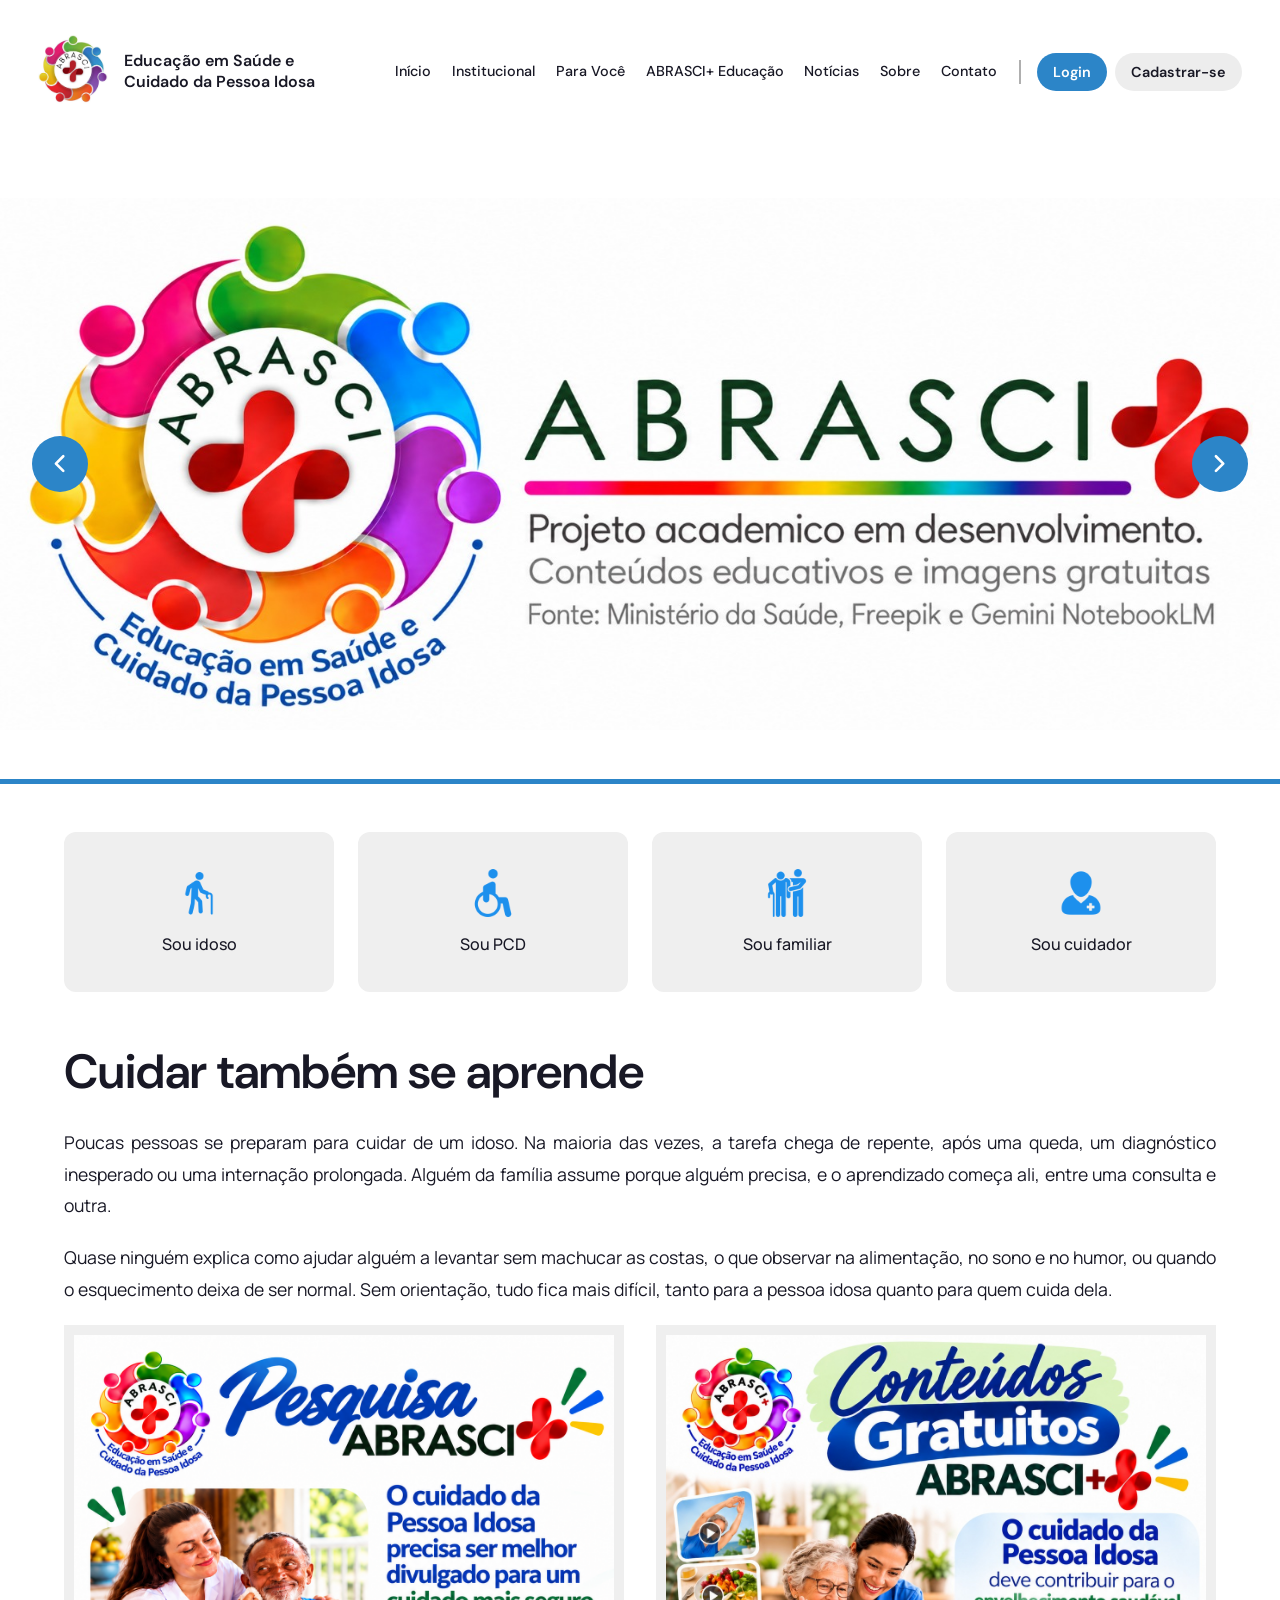
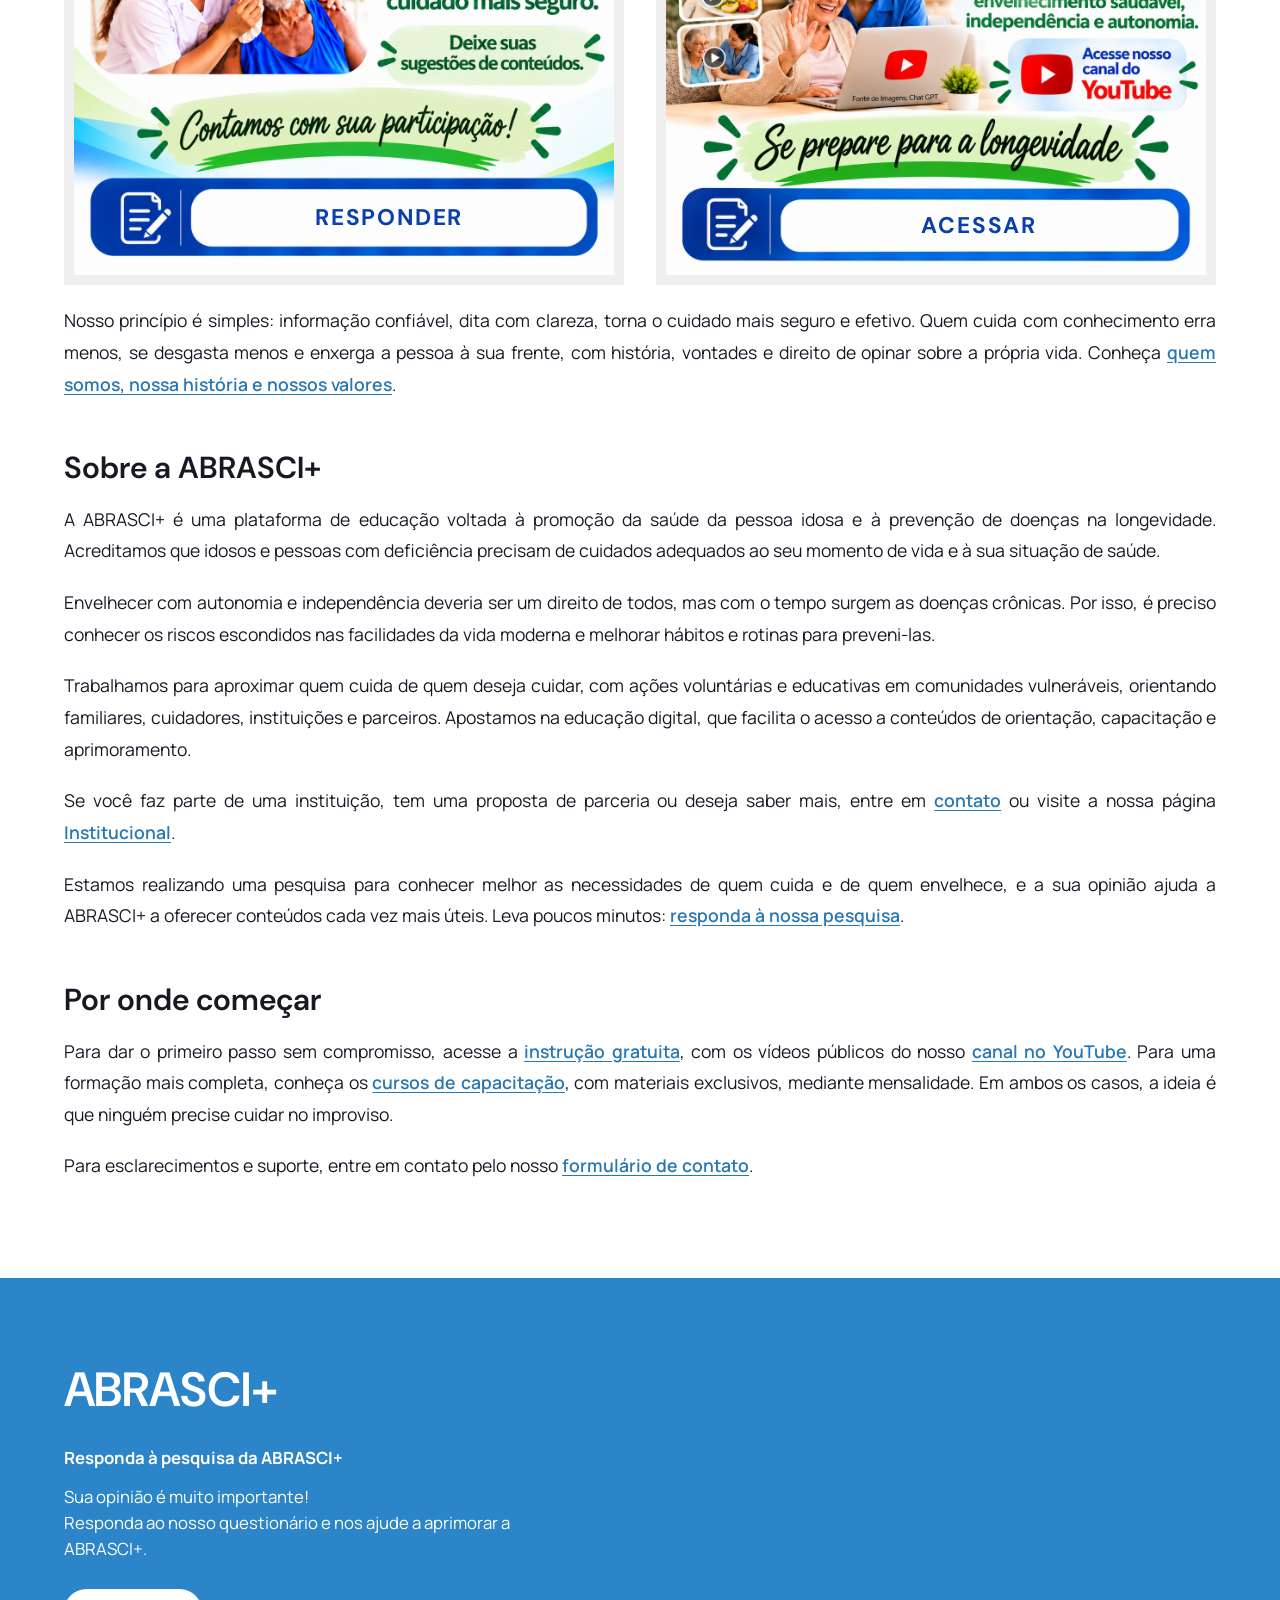
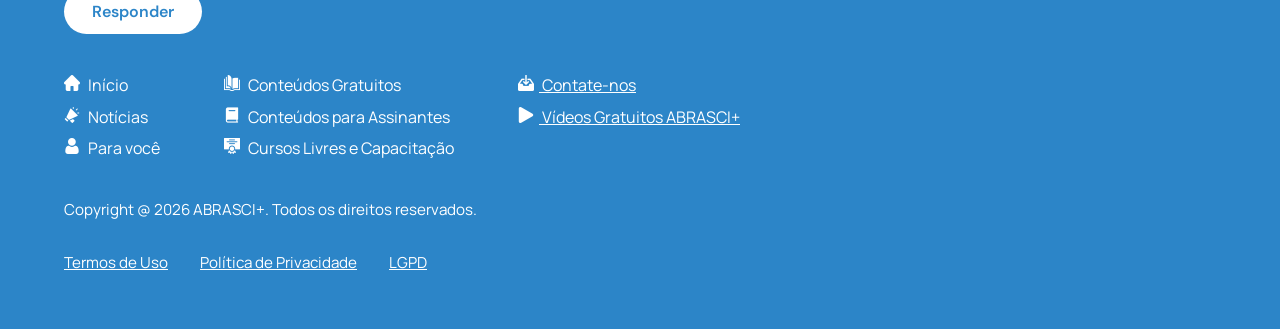
==== commit a23b3f7c: "divulgação da pesquisa" ====
--- a/index.html
+++ b/index.html
@@ -175,7 +175,20 @@
                 <h2>Cuidar também se aprende</h2>
                 <p>Poucas pessoas se preparam para cuidar de um idoso. Na maioria das vezes, a tarefa chega de repente, após uma queda, um diagnóstico inesperado ou uma internação prolongada. Alguém da família assume porque alguém precisa, e o aprendizado começa ali, entre uma consulta e outra.</p>
                 <p>Quase ninguém explica como ajudar alguém a levantar sem machucar as costas, o que observar na alimentação, no sono e no humor, ou quando o esquecimento deixa de ser normal. Sem orientação, tudo fica mais difícil, tanto para a pessoa idosa quanto para quem cuida dela.</p>
-                <p>A ABRASCI+ foi criada para preencher essa lacuna. Somos uma plataforma digital de educação e apoio ao cuidado, voltada a idosos, familiares, cuidadores profissionais e a todos que desejam envelhecer com saúde. Reunimos conteúdos educativos, cursos de capacitação, ferramentas digitais e uma rede de apoio, para que ninguém precise resolver tudo sozinho.</p>
+                <div class="invite-roll">
+                    <div class="invite-card">
+                        <a href="https://forms.gle/UCveoUyL3pwsi1jN8" target="_blank" rel="noopener noreferrer" class="invite-frame">
+                            <img src="./assets/convite/pesquisa.png" alt="Convite para participar da pesquisa da ABRASCI+" />
+                            <span class="invite-button invite-button--pesquisa">RESPONDER</span>
+                        </a>
+                    </div>
+                    <div class="invite-card">
+                        <a href="https://youtube.com/@ABRASCImais" target="_blank" rel="noopener noreferrer" class="invite-frame">
+                            <img src="./assets/convite/gratuitos.png" alt="Conteúdos gratuitos da ABRASCI+: acesse nosso canal do YouTube" />
+                            <span class="invite-button invite-button--gratuitos">ACESSAR</span>
+                        </a>
+                    </div>
+                </div>
                 <p>Nosso princípio é simples: informação confiável, dita com clareza, torna o cuidado mais seguro e efetivo. Quem cuida com conhecimento erra menos, se desgasta menos e enxerga a pessoa à sua frente, com história, vontades e direito de opinar sobre a própria vida. Conheça <a href="institucional/index.html">quem somos, nossa história e nossos valores</a>.</p>
 
                 <section id="sobre">
@@ -184,11 +197,12 @@
                     <p>Envelhecer com autonomia e independência deveria ser um direito de todos, mas com o tempo surgem as doenças crônicas. Por isso, é preciso conhecer os riscos escondidos nas facilidades da vida moderna e melhorar hábitos e rotinas para preveni-las.</p>
                     <p>Trabalhamos para aproximar quem cuida de quem deseja cuidar, com ações voluntárias e educativas em comunidades vulneráveis, orientando familiares, cuidadores, instituições e parceiros. Apostamos na educação digital, que facilita o acesso a conteúdos de orientação, capacitação e aprimoramento.</p>
                     <p>Se você faz parte de uma instituição, tem uma proposta de parceria ou deseja saber mais, entre em <a href="https://docs.google.com/forms/d/e/1FAIpQLSclqw7y71Hq0mY9NL2dX5jIwqXCljv6Ff6oZ4rG5neMu8jdjQ/viewform" target="_blank" rel="noopener noreferrer">contato</a> ou visite a nossa página <a href="institucional/index.html">Institucional</a>.</p>
+                    <p>Estamos realizando uma pesquisa para conhecer melhor as necessidades de quem cuida e de quem envelhece, e a sua opinião ajuda a ABRASCI+ a oferecer conteúdos cada vez mais úteis. Leva poucos minutos: <a href="https://forms.gle/UCveoUyL3pwsi1jN8" target="_blank" rel="noopener noreferrer">responda à nossa pesquisa</a>.</p>
                 </section>
 
                 <section>
                     <h3>Por onde começar</h3>
-                    <p>Para dar o primeiro passo sem compromisso, acesse a <a href="educacao/livres/index.html">instrução gratuita</a>, com os vídeos públicos do nosso <a href="https://youtube.com/@ABRASCImais" target="_blank" rel="noopener noreferrer">canal no YouTube</a>. Para uma formação mais completa, conheça os <a href="ABRA_pago/index.html">cursos de capacitação</a>, com materiais exclusivos, mediante mensalidade. Em ambos os casos, a ideia é que ninguém precise cuidar no improviso.</p>
+                    <p>Para dar o primeiro passo sem compromisso, acesse a <a href="para_voce/index.html">instrução gratuita</a>, com os vídeos públicos do nosso <a href="https://youtube.com/@ABRASCImais" target="_blank" rel="noopener noreferrer">canal no YouTube</a>. Para uma formação mais completa, conheça os <a href="educacao/livres/index.html">cursos de capacitação</a>, com materiais exclusivos, mediante mensalidade. Em ambos os casos, a ideia é que ninguém precise cuidar no improviso.</p>
                     <p>Para esclarecimentos e suporte, entre em contato pelo nosso <a href="https://docs.google.com/forms/d/e/1FAIpQLSclqw7y71Hq0mY9NL2dX5jIwqXCljv6Ff6oZ4rG5neMu8jdjQ/viewform" target="_blank" rel="noopener noreferrer">formulário de contato</a>.</p>
                 </section>
             </section>
--- a/style.css
+++ b/style.css
@@ -609,6 +609,77 @@
 
 .content strong {
     font-weight: 700;
+}
+
+/* convites lado a lado (pesquisa e conteúdos gratuitos) */
+.invite-roll {
+    display: flex;
+    justify-content: center;
+    align-items: flex-start;
+    gap: 2rem;
+    width: 100%;
+    max-width: 100%;
+    margin: 1.25rem 0;
+}
+
+.invite-card {
+    flex: 1 1 0;
+    min-width: 0;
+    max-width: 560px;
+    padding: 10px;
+    background-color: var(--background-high);
+}
+
+.invite-frame {
+    container-type: inline-size;
+    position: relative;
+    display: block;
+    width: 100%;
+    line-height: 0;
+}
+
+.invite-frame > img {
+    display: block;
+    width: 100%;
+    height: auto;
+}
+
+/* botão sobre o campo branco já desenhado na imagem */
+.invite-button {
+    position: absolute;
+    z-index: 10;
+    display: flex;
+    align-items: center;
+    justify-content: center;
+    color: #0b3fae;
+    font-family: "DM Sans", sans-serif;
+    font-weight: 700;
+    font-size: 4.2cqw;
+    letter-spacing: 0.08em;
+    line-height: normal;
+    transition: background-color 0.2s ease, color 0.2s ease;
+}
+
+.invite-frame:hover .invite-button,
+.invite-frame:focus-visible .invite-button {
+    background-color: var(--accent);
+    color: var(--background);
+}
+
+.invite-button--pesquisa {
+    left: 21.25%;
+    top: 83.9%;
+    width: 74.2%;
+    height: 11.0%;
+    border-radius: 25px;
+}
+
+.invite-button--gratuitos {
+    left: 21.0%;
+    top: 85.9%;
+    width: 74.0%;
+    height: 9.8%;
+    border-radius: 20px;
 }
 
 .values-list {
@@ -1082,6 +1153,18 @@
 
 /* ---------- tablet pequeno / celular grande ---------- */
 @media (max-width: 768px) {
+    .invite-roll {
+        flex-direction: column;
+        align-items: center;
+        gap: 1.25rem;
+    }
+
+    .invite-card {
+        flex: none;
+        width: 100%;
+        max-width: 480px;
+    }
+
     .SOU_cards {
         grid-template-columns: repeat(2, 1fr);
         gap: 1rem;
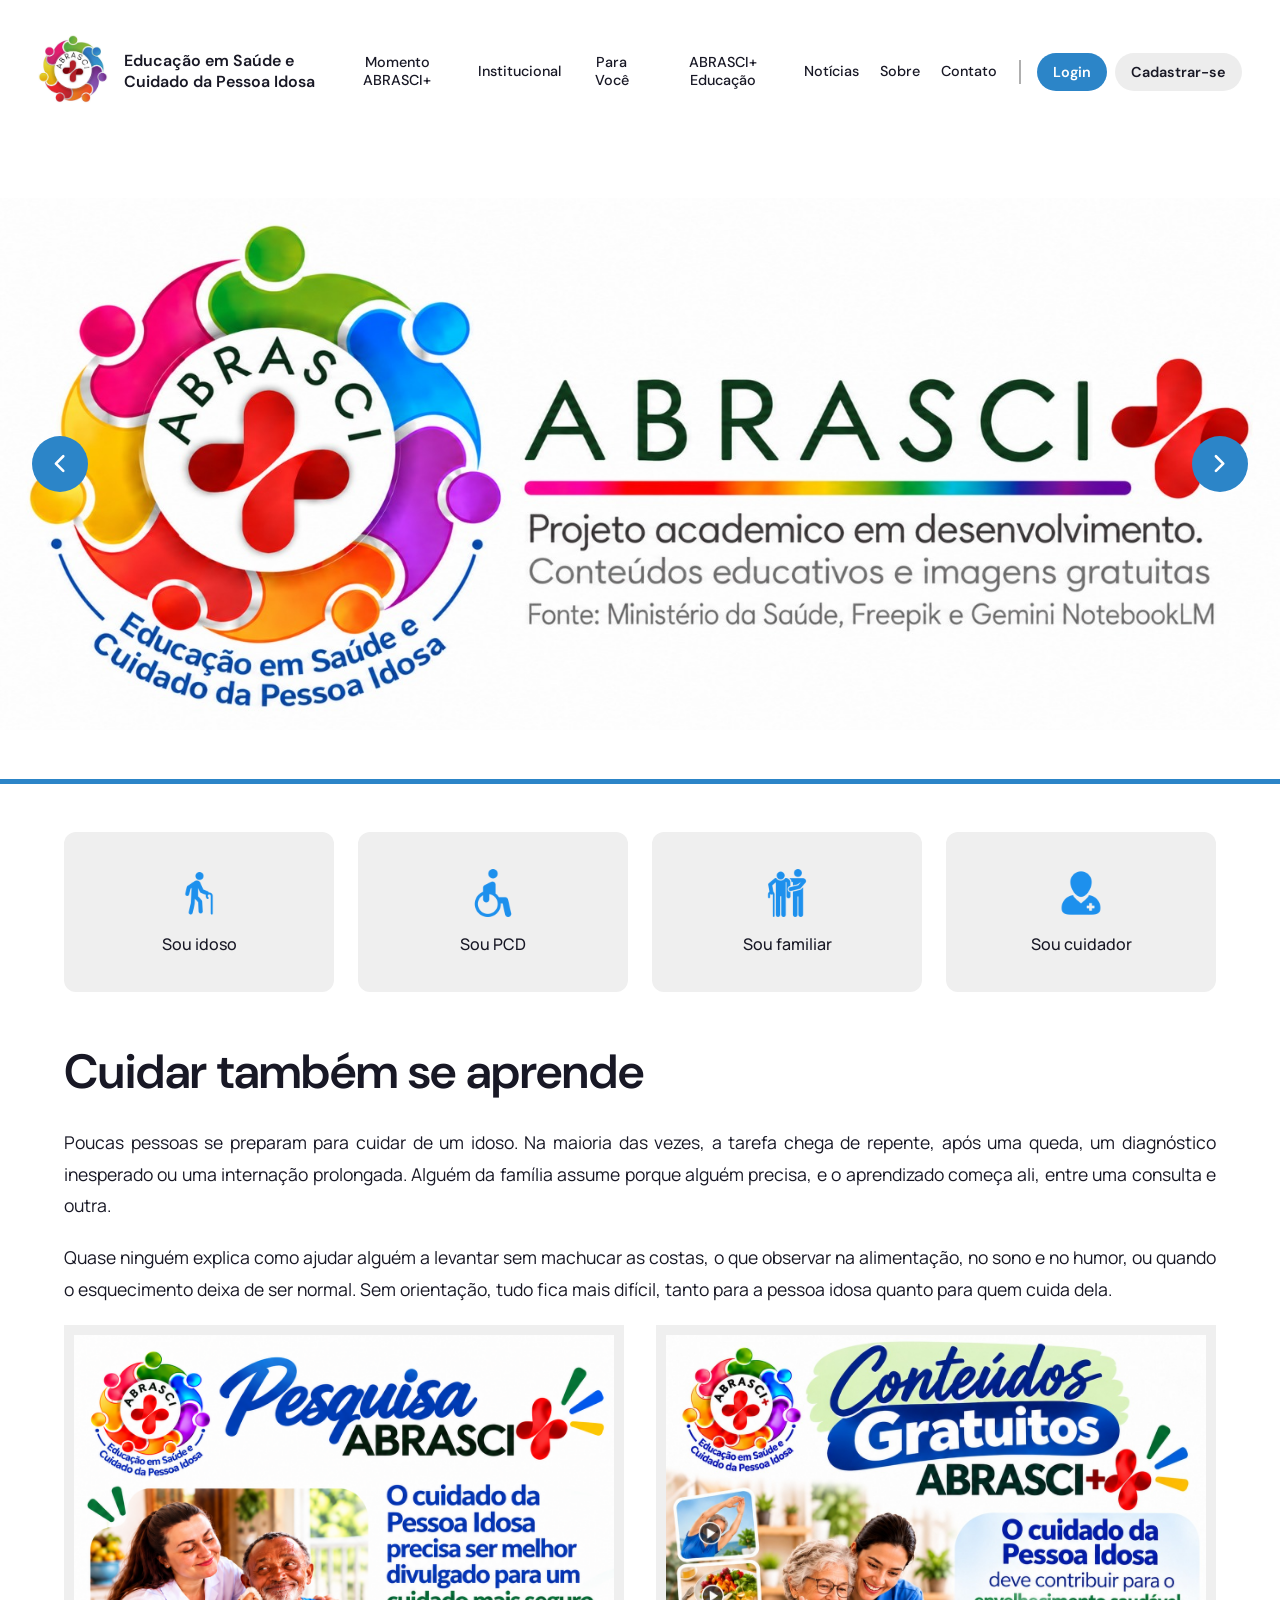
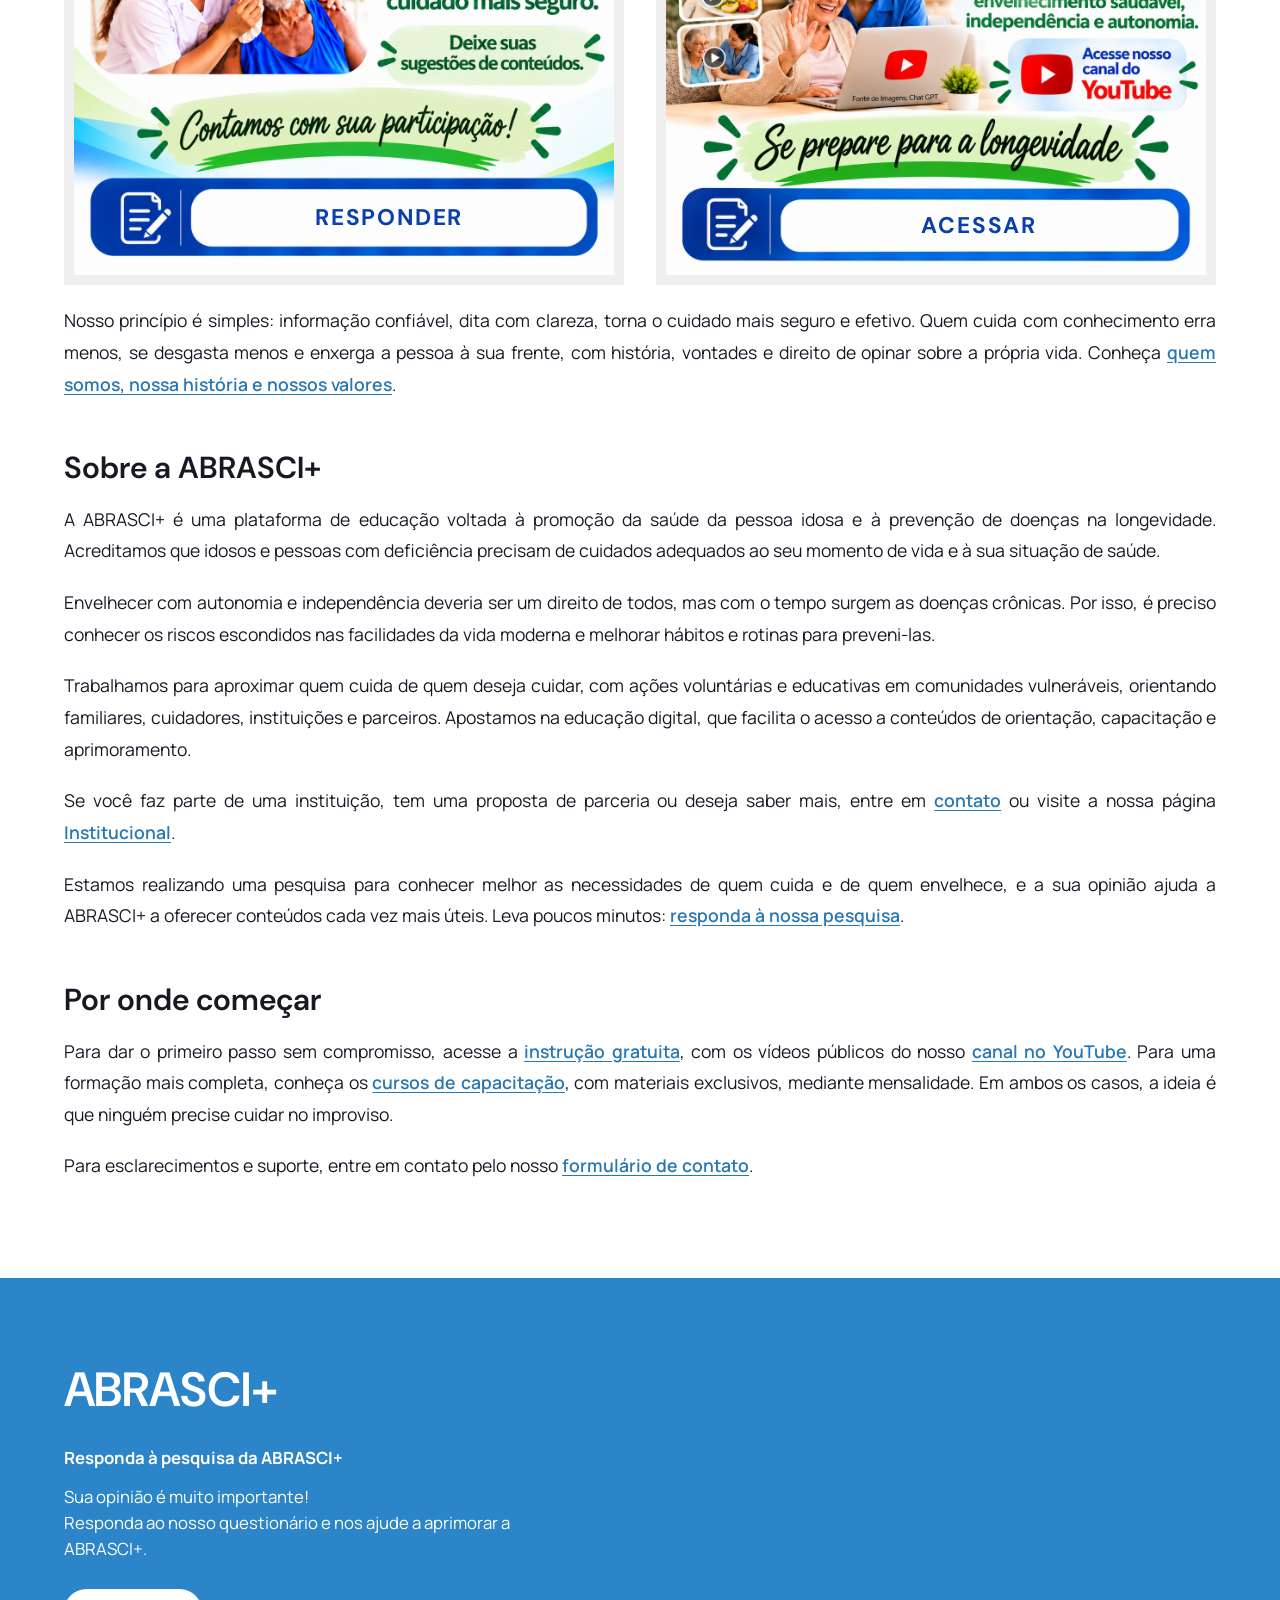
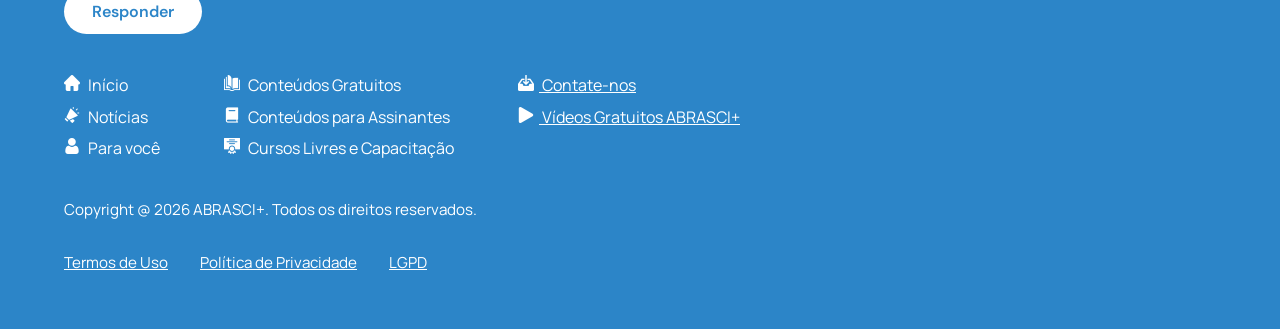
==== commit c07d4d18: "news" ====
--- a/index.html
+++ b/index.html
@@ -44,7 +44,7 @@
             <div class="header-menu" id="site-menu">
                 <nav class="navbar">
                     <ul class="nav-list">
-                        <li><a href="./index.html">Início</a></li>
+                        <li><a href="./index.html">Momento ABRASCI+</a></li>
                         <li><a href="./institucional/index.html">Institucional</a></li>
                         <li><a href="./para_voce/index.html">Para Você</a></li>
                         <li class="dropdown">
@@ -73,35 +73,43 @@
         <main>
             <section class="carousel">
                 <div class="carousel-track">
-                    <div class="slide slide--wide active" aria-label="Slide 1 de 9">
+                    <div class="slide slide--wide active" aria-label="Slide 1 de 11">
                         <img src="./assets/carousel/inicial.png" alt="Conteúdos educativos e imagens gratuitas. Fonte: Ministério da Saúde, Freepik e Gemini NotebookLM">
                     </div>
 
-                    <div class="slide slide--wide" aria-label="Slide 2 de 9">
+                    <div class="slide slide--wide" aria-label="Slide 2 de 11">
                         <a href="./para_voce/index.html" class="slide-link">
                             <img src="./assets/carousel/bem_vindo.png" alt="Bem-vindos(as)! A ABRASCI+ preparou conteúdos exclusivos para você. Saiba mais: acesse Para Você" />
                         </a>
                     </div>
 
-                    <div class="slide slide--convite" aria-label="Slide 3 de 9">
+                    <div class="slide slide--convite" aria-label="Slide 3 de 11">
                         <a href="https://forms.gle/KJodW8S74cvygLm39" target="_blank" rel="noopener noreferrer" class="convite-slide-frame">
-                            <img src="./assets/carousel/momento_abrasci.png" alt="Momento ABRASCI: próximo encontro em 21/10/2026, das 21:00h às 22:00h. Tema: autocuidado e estratégias para o enfrentamento do câncer" />
-                            <span class="convite-slide-button slide-button-a">PARTICIPAR</span>
-                        </a>
-                    </div>
-
-                    <div class="slide slide--convite" aria-label="Slide 4 de 9">
+                            <img src="./assets/carousel/momento_abrasci.png" alt="Momento ABRASCI: roda de conversa em 02/11/2026, às 20:00h. Tema: Vivendo o Luto: Encontrando a paz interior" />
+                            <span class="convite-slide-button slide-button-c">PARTICIPAR</span>
+                        </a>
+                    </div>
+
+                    <div class="slide slide--wide" aria-label="Slide 4 de 11">
+                        <img src="./assets/carousel/momento_cancer.png" alt="Momento ABRASCI realizado em 21/10/2026: autoconhecimento e estratégias para o enfrentamento do câncer, com Cilene Belo, Bruno Sampaio e Kelly Sampaio" />
+                    </div>
+
+                    <div class="slide slide--wide" aria-label="Slide 5 de 11">
+                        <img src="./assets/carousel/momento_internacional.png" alt="Momento ABRASCI realizado em 01/10/2026: Dia Internacional da Pessoa Idosa 2026" />
+                    </div>
+
+                    <div class="slide slide--convite" aria-label="Slide 6 de 11">
                         <a href="https://forms.gle/UCveoUyL3pwsi1jN8" target="_blank" rel="noopener noreferrer" class="convite-slide-frame">
                             <img src="./assets/carousel/pesquisa.png" alt="Convite para participar da pesquisa da ABRASCI+" />
                             <span class="convite-slide-button slide-button-b">RESPONDER</span>
                         </a>
                     </div>
 
-                    <div class="slide slide--wide" aria-label="Slide 5 de 9">
+                    <div class="slide slide--wide" aria-label="Slide 7 de 11">
                         <img src="./assets/carousel/ajuda.png" alt="Precisa de ajuda? Telefones de emergências, direitos e proteção ao idoso e saúde" />
                     </div>
 
-                    <div class="slide slide--idosos" aria-label="Slide 6 de 9">
+                    <div class="slide slide--idosos" aria-label="Slide 8 de 11">
                         <img src="./assets/carousel/idosos.jpg" alt="Casal de pessoas idosas sorridente tirando uma selfie ao ar livre" />
                         <div class="slide-overlay first-slide-overlay">
                             <h2 class="overlay-title">Sua saúde <br />importa!</h2>
@@ -109,7 +117,7 @@
                         </div>
                     </div>
 
-                    <div class="slide slide--familia" aria-label="Slide 7 de 9">
+                    <div class="slide slide--familia" aria-label="Slide 9 de 11">
                         <div class="second-slide-image">
                             <img src="./assets/carousel/familia.jpg" alt="Avô abraçando as netas sorridentes" />
                         </div>
@@ -119,7 +127,7 @@
                         </div>
                     </div>
 
-                    <div class="slide slide--cuidadora" aria-label="Slide 8 de 9">
+                    <div class="slide slide--cuidadora" aria-label="Slide 10 de 11">
                         <img src="./assets/carousel/cuidadora.jpg" alt="Cuidadora sorridente apoiando a mão no ombro de uma senhora idosa" />
                         <div class="slide-overlay third-slide-overlay">
                             <h2 class="overlay-title overlay-title--accent">Um cuidado <br />que faz <br />a diferença</h2>
@@ -127,7 +135,7 @@
                         </div>
                     </div>
 
-                    <div class="slide slide--pcd" aria-label="Slide 9 de 9">
+                    <div class="slide slide--pcd" aria-label="Slide 11 de 11">
                         <img src="./assets/carousel/pcd.jpg" alt="Idoso em cadeira de rodas usando o celular, sentado à mesa com notebook" />
                         <div class="slide-overlay fourth-slide-overlay">
                             <h2 class="overlay-title">Sua saúde <br />importa!</h2>
--- a/style.css
+++ b/style.css
@@ -406,6 +406,14 @@
     width: 72.8%;
     height: 11.3%;
     border-radius: 30px;
+}
+.slide-button-c {
+    left: 20.25%;
+    top: 86%;
+    width: 73.4%;
+    height: 9.3%;
+    border-radius: 20px;
+    color: transparent;
 }
 .slide-button-b {
     left: 21.5%;
